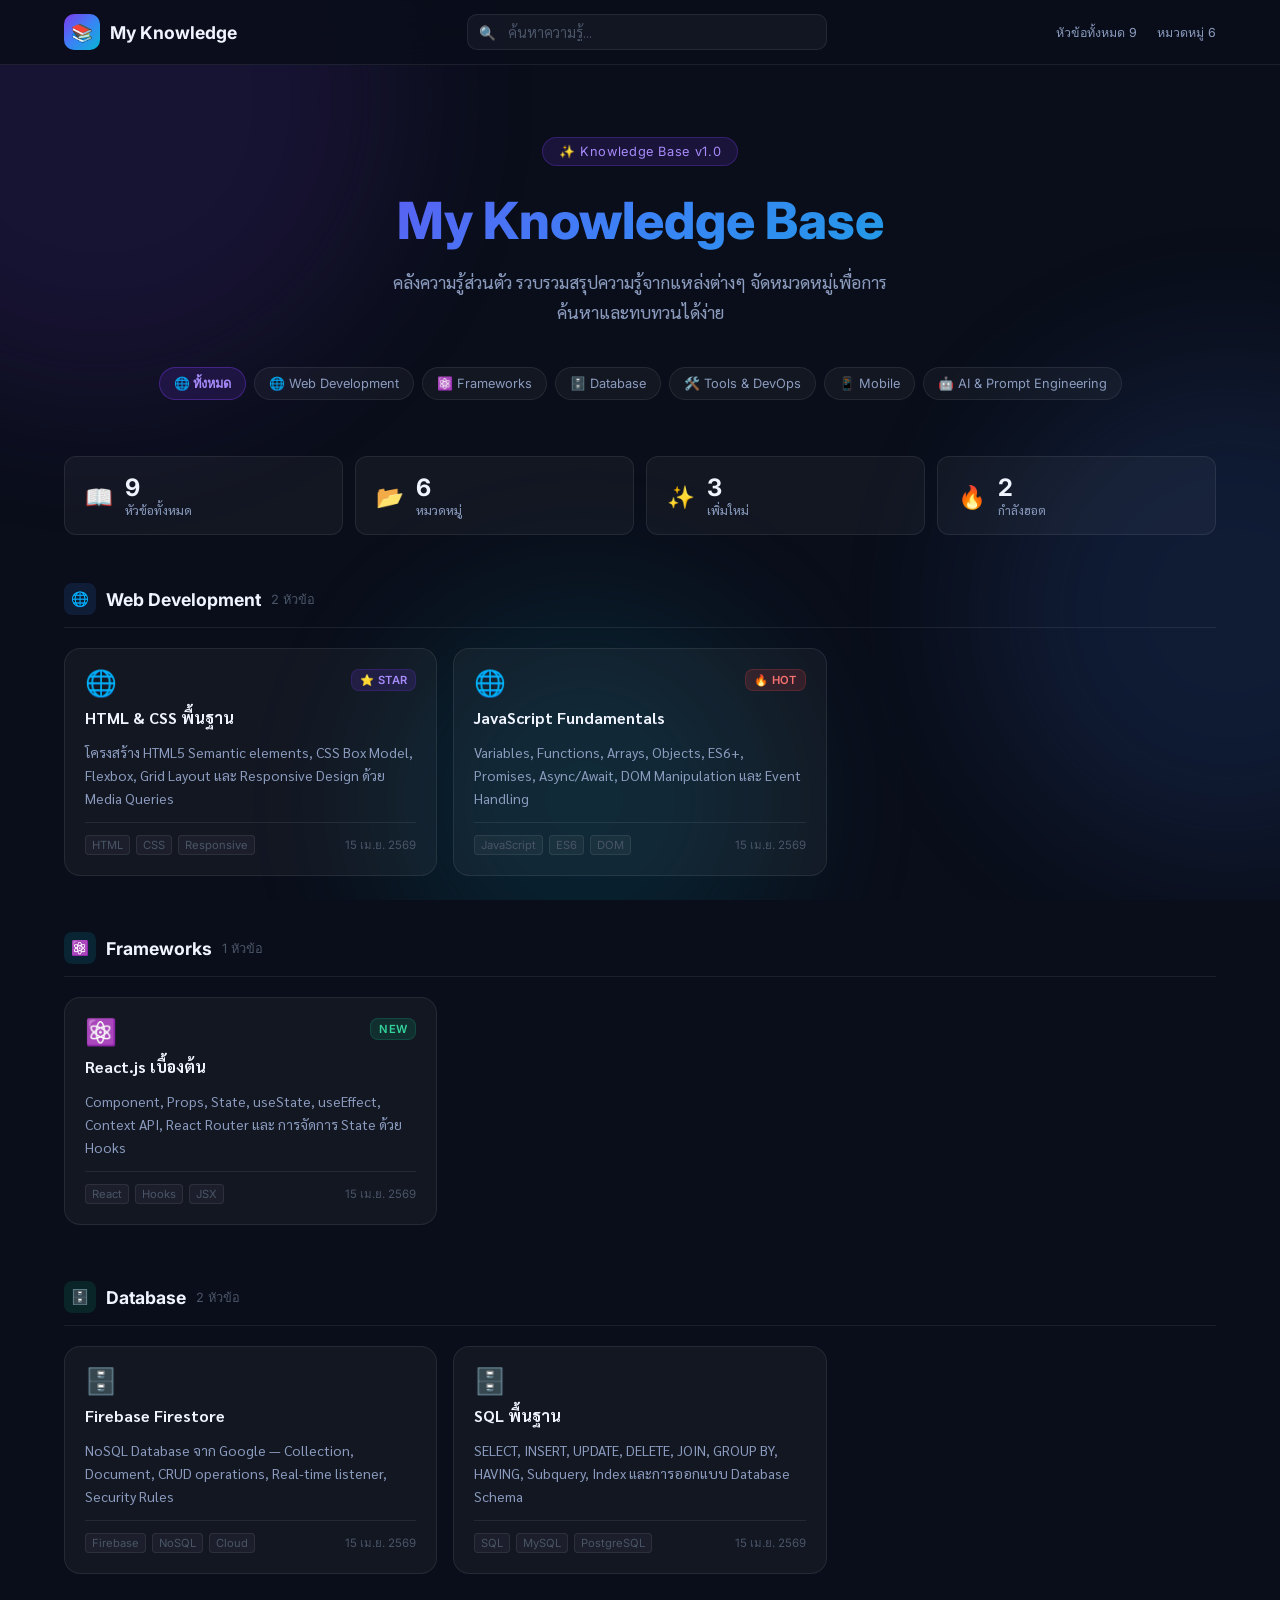
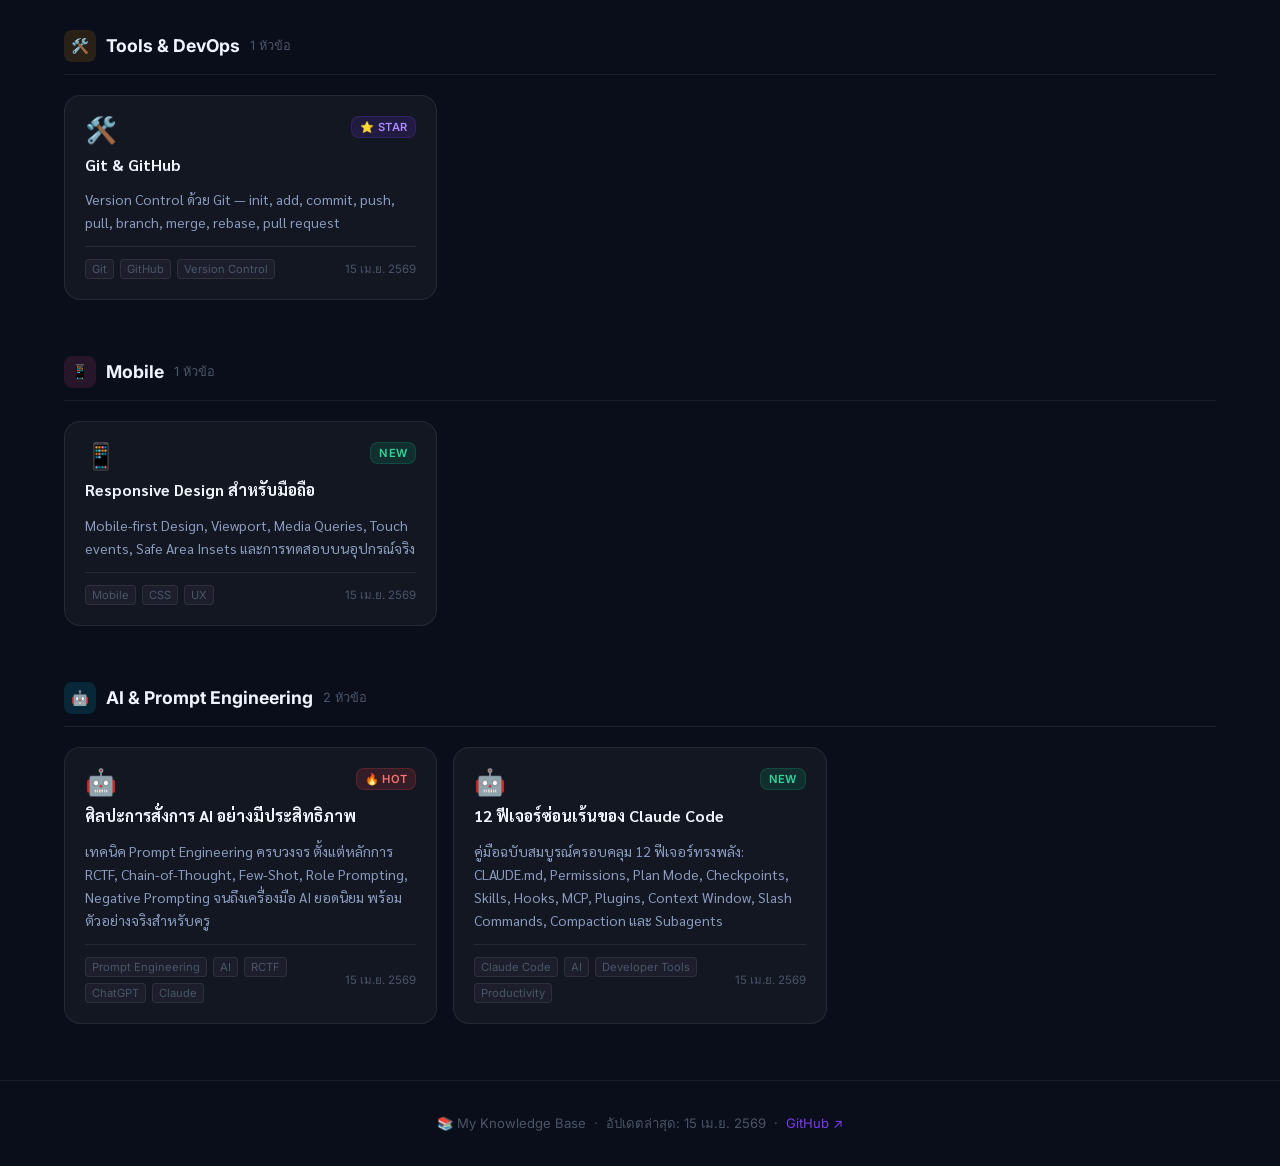
==== index.html @ ed0f80c8 "feat: add Claude Code 12 features page + update index card" ====
<!DOCTYPE html>
<html lang="th">
<head>
  <meta charset="UTF-8" />
  <meta name="viewport" content="width=device-width, initial-scale=1.0" />
  <title>My Knowledge Base — คลังความรู้ส่วนตัว</title>
  <meta name="description" content="คลังความรู้ส่วนตัว รวบรวมและจัดหมวดหมู่ความรู้ต่างๆ เพื่อการเรียนรู้ที่มีประสิทธิภาพ" />
  <link rel="preconnect" href="https://fonts.googleapis.com" />
  <link rel="preconnect" href="https://fonts.gstatic.com" crossorigin />
  <link href="https://fonts.googleapis.com/css2?family=Sarabun:wght@300;400;500;600;700&family=Inter:wght@300;400;500;600;700;800&display=swap" rel="stylesheet" />
  <style>
    /* ===== CSS VARIABLES ===== */
    :root {
      --bg-primary: #0a0e1a;
      --bg-secondary: #111827;
      --bg-card: rgba(255,255,255,0.04);
      --bg-card-hover: rgba(255,255,255,0.08);
      --border: rgba(255,255,255,0.08);
      --border-hover: rgba(255,255,255,0.18);
      --text-primary: #f0f4ff;
      --text-secondary: #8b9cbf;
      --text-muted: #4a5568;
      --accent-purple: #7c3aed;
      --accent-blue: #3b82f6;
      --accent-cyan: #06b6d4;
      --accent-pink: #ec4899;
      --accent-green: #10b981;
      --accent-orange: #f59e0b;
      --gradient-main: linear-gradient(135deg, #7c3aed 0%, #3b82f6 50%, #06b6d4 100%);
      --gradient-card: linear-gradient(135deg, rgba(124,58,237,0.15) 0%, rgba(59,130,246,0.1) 100%);
      --shadow-card: 0 4px 24px rgba(0,0,0,0.4);
      --shadow-glow: 0 0 40px rgba(124,58,237,0.2);
      --radius-card: 16px;
      --radius-badge: 8px;
      --font-th: 'Sarabun', sans-serif;
      --font-en: 'Inter', sans-serif;
    }

    /* ===== RESET ===== */
    *, *::before, *::after { box-sizing: border-box; margin: 0; padding: 0; }
    html { scroll-behavior: smooth; }
    body {
      background: var(--bg-primary);
      color: var(--text-primary);
      font-family: var(--font-th);
      min-height: 100vh;
      overflow-x: hidden;
    }

    /* ===== BACKGROUND BLOBS ===== */
    .bg-orbs {
      position: fixed;
      inset: 0;
      pointer-events: none;
      z-index: 0;
      overflow: hidden;
    }
    .orb {
      position: absolute;
      border-radius: 50%;
      filter: blur(80px);
      opacity: 0.12;
      animation: floatOrb 20s ease-in-out infinite alternate;
    }
    .orb-1 { width: 600px; height: 600px; background: #7c3aed; top: -200px; left: -200px; animation-delay: 0s; }
    .orb-2 { width: 500px; height: 500px; background: #3b82f6; top: 40%; right: -200px; animation-delay: -7s; }
    .orb-3 { width: 400px; height: 400px; background: #06b6d4; bottom: -100px; left: 30%; animation-delay: -14s; }
    @keyframes floatOrb {
      from { transform: translate(0, 0) scale(1); }
      to   { transform: translate(40px, 30px) scale(1.1); }
    }

    /* ===== LAYOUT ===== */
    .wrapper { position: relative; z-index: 1; }
    .container { max-width: 1200px; margin: 0 auto; padding: 0 24px; }

    /* ===== NAVBAR ===== */
    nav {
      position: sticky;
      top: 0;
      z-index: 100;
      background: rgba(10,14,26,0.85);
      backdrop-filter: blur(20px);
      -webkit-backdrop-filter: blur(20px);
      border-bottom: 1px solid var(--border);
    }
    .nav-inner {
      display: flex;
      align-items: center;
      justify-content: space-between;
      height: 64px;
      gap: 16px;
    }
    .nav-logo {
      display: flex;
      align-items: center;
      gap: 10px;
      font-family: var(--font-en);
      font-weight: 700;
      font-size: 1.1rem;
      color: var(--text-primary);
      text-decoration: none;
    }
    .nav-logo-icon {
      width: 36px; height: 36px;
      background: var(--gradient-main);
      border-radius: 10px;
      display: flex; align-items: center; justify-content: center;
      font-size: 1.1rem;
    }
    .nav-search {
      flex: 1;
      max-width: 360px;
    }
    .search-box {
      width: 100%;
      background: var(--bg-card);
      border: 1px solid var(--border);
      border-radius: 10px;
      padding: 8px 16px 8px 40px;
      color: var(--text-primary);
      font-family: var(--font-th);
      font-size: 0.9rem;
      outline: none;
      transition: border-color 0.2s, box-shadow 0.2s;
      position: relative;
    }
    .search-wrap {
      position: relative;
    }
    .search-wrap::before {
      content: '🔍';
      position: absolute;
      left: 12px;
      top: 50%;
      transform: translateY(-50%);
      font-size: 0.85rem;
    }
    .search-box:focus {
      border-color: var(--accent-purple);
      box-shadow: 0 0 0 3px rgba(124,58,237,0.15);
    }
    .search-box::placeholder { color: var(--text-muted); }
    .nav-stats {
      display: flex;
      gap: 20px;
      font-size: 0.78rem;
      color: var(--text-secondary);
      font-family: var(--font-en);
    }
    .nav-stat span { color: var(--text-primary); font-weight: 600; }

    /* ===== HERO ===== */
    .hero {
      padding: 72px 0 56px;
      text-align: center;
    }
    .hero-badge {
      display: inline-flex;
      align-items: center;
      gap: 6px;
      background: rgba(124,58,237,0.15);
      border: 1px solid rgba(124,58,237,0.3);
      border-radius: 100px;
      padding: 6px 16px;
      font-size: 0.8rem;
      color: #a78bfa;
      margin-bottom: 24px;
      font-family: var(--font-en);
      letter-spacing: 0.05em;
    }
    .hero h1 {
      font-size: clamp(2rem, 5vw, 3.2rem);
      font-weight: 800;
      font-family: var(--font-en);
      background: var(--gradient-main);
      -webkit-background-clip: text;
      -webkit-text-fill-color: transparent;
      background-clip: text;
      line-height: 1.2;
      margin-bottom: 16px;
    }
    .hero-sub {
      font-size: 1.1rem;
      color: var(--text-secondary);
      max-width: 520px;
      margin: 0 auto 40px;
      line-height: 1.7;
    }
    .hero-tags {
      display: flex;
      flex-wrap: wrap;
      gap: 8px;
      justify-content: center;
    }
    .hero-tag {
      background: var(--bg-card);
      border: 1px solid var(--border);
      border-radius: 100px;
      padding: 5px 14px;
      font-size: 0.8rem;
      color: var(--text-secondary);
      cursor: pointer;
      transition: all 0.2s;
      font-family: var(--font-en);
    }
    .hero-tag:hover, .hero-tag.active {
      background: rgba(124,58,237,0.15);
      border-color: rgba(124,58,237,0.4);
      color: #a78bfa;
    }
    .hero-tag.active { font-weight: 600; }

    /* ===== SECTION HEADER ===== */
    .section-header {
      display: flex;
      align-items: center;
      justify-content: space-between;
      margin-bottom: 20px;
      padding-bottom: 12px;
      border-bottom: 1px solid var(--border);
    }
    .section-title {
      display: flex;
      align-items: center;
      gap: 10px;
      font-size: 1.1rem;
      font-weight: 700;
      font-family: var(--font-en);
    }
    .section-icon {
      width: 32px; height: 32px;
      border-radius: 8px;
      display: flex; align-items: center; justify-content: center;
      font-size: 0.9rem;
    }
    .section-count {
      font-size: 0.8rem;
      color: var(--text-muted);
      font-weight: 400;
      font-family: var(--font-en);
    }

    /* ===== CATEGORY SECTION ===== */
    .category-section { margin-bottom: 56px; }

    /* ===== CARDS GRID ===== */
    .cards-grid {
      display: grid;
      grid-template-columns: repeat(auto-fill, minmax(300px, 1fr));
      gap: 16px;
    }

    /* ===== KNOWLEDGE CARD ===== */
    .card {
      background: var(--bg-card);
      border: 1px solid var(--border);
      border-radius: var(--radius-card);
      padding: 20px;
      cursor: pointer;
      transition: all 0.25s ease;
      display: flex;
      flex-direction: column;
      gap: 12px;
      position: relative;
      overflow: hidden;
      text-decoration: none;
      color: inherit;
    }
    .card::before {
      content: '';
      position: absolute;
      inset: 0;
      background: var(--gradient-card);
      opacity: 0;
      transition: opacity 0.25s;
    }
    .card:hover {
      border-color: var(--border-hover);
      transform: translateY(-3px);
      box-shadow: var(--shadow-card), var(--shadow-glow);
    }
    .card:hover::before { opacity: 1; }
    .card-header {
      display: flex;
      align-items: flex-start;
      justify-content: space-between;
      gap: 12px;
    }
    .card-emoji {
      font-size: 1.6rem;
      flex-shrink: 0;
      line-height: 1;
    }
    .card-badges {
      display: flex;
      gap: 6px;
      flex-wrap: wrap;
      justify-content: flex-end;
    }
    .badge {
      font-size: 0.7rem;
      font-family: var(--font-en);
      padding: 3px 8px;
      border-radius: var(--radius-badge);
      font-weight: 600;
      letter-spacing: 0.03em;
    }
    .badge-new { background: rgba(16,185,129,0.15); color: #34d399; border: 1px solid rgba(16,185,129,0.2); }
    .badge-hot { background: rgba(239,68,68,0.15); color: #f87171; border: 1px solid rgba(239,68,68,0.2); }
    .badge-update { background: rgba(245,158,11,0.15); color: #fbbf24; border: 1px solid rgba(245,158,11,0.2); }
    .badge-star { background: rgba(124,58,237,0.15); color: #a78bfa; border: 1px solid rgba(124,58,237,0.2); }
    .card-title {
      font-size: 1rem;
      font-weight: 700;
      color: var(--text-primary);
      line-height: 1.4;
      position: relative;
    }
    .card-desc {
      font-size: 0.87rem;
      color: var(--text-secondary);
      line-height: 1.65;
      flex: 1;
      position: relative;
    }
    .card-footer {
      display: flex;
      align-items: center;
      justify-content: space-between;
      padding-top: 12px;
      border-top: 1px solid var(--border);
      position: relative;
    }
    .card-tags {
      display: flex;
      gap: 6px;
      flex-wrap: wrap;
    }
    .card-tag {
      font-size: 0.7rem;
      font-family: var(--font-en);
      color: var(--text-muted);
      background: rgba(255,255,255,0.04);
      border: 1px solid var(--border);
      border-radius: 4px;
      padding: 2px 6px;
    }
    .card-date {
      font-size: 0.72rem;
      color: var(--text-muted);
      font-family: var(--font-en);
      white-space: nowrap;
    }

    /* ===== EMPTY STATE ===== */
    .empty-state {
      text-align: center;
      padding: 48px 24px;
      color: var(--text-muted);
    }
    .empty-state .emoji { font-size: 2.5rem; margin-bottom: 12px; }
    .empty-state p { font-size: 0.95rem; }

    /* ===== STATS BAR ===== */
    .stats-bar {
      display: grid;
      grid-template-columns: repeat(auto-fit, minmax(150px, 1fr));
      gap: 12px;
      margin-bottom: 48px;
    }
    .stat-card {
      background: var(--bg-card);
      border: 1px solid var(--border);
      border-radius: 12px;
      padding: 16px 20px;
      display: flex;
      align-items: center;
      gap: 12px;
    }
    .stat-icon { font-size: 1.4rem; }
    .stat-value { font-size: 1.5rem; font-weight: 700; font-family: var(--font-en); color: var(--text-primary); }
    .stat-label { font-size: 0.78rem; color: var(--text-secondary); }

    /* ===== FOOTER ===== */
    footer {
      border-top: 1px solid var(--border);
      padding: 32px 0;
      text-align: center;
      color: var(--text-muted);
      font-size: 0.82rem;
      font-family: var(--font-en);
    }
    footer a { color: var(--accent-purple); text-decoration: none; }
    footer a:hover { text-decoration: underline; }

    /* ===== SCROLLBAR ===== */
    ::-webkit-scrollbar { width: 6px; }
    ::-webkit-scrollbar-track { background: var(--bg-primary); }
    ::-webkit-scrollbar-thumb { background: var(--border); border-radius: 3px; }
    ::-webkit-scrollbar-thumb:hover { background: var(--text-muted); }

    /* ===== RESPONSIVE ===== */
    @media (max-width: 768px) {
      .nav-stats { display: none; }
      .hero { padding: 48px 0 36px; }
      .cards-grid { grid-template-columns: 1fr; }
      .stats-bar { grid-template-columns: repeat(2, 1fr); }
    }

    /* ===== FADE IN ANIMATION ===== */
    .fade-in { animation: fadeIn 0.4s ease forwards; opacity: 0; }
    @keyframes fadeIn {
      from { opacity: 0; transform: translateY(12px); }
      to   { opacity: 1; transform: translateY(0); }
    }
    .card { animation: fadeIn 0.4s ease forwards; }
    .card:nth-child(1) { animation-delay: 0.05s; }
    .card:nth-child(2) { animation-delay: 0.10s; }
    .card:nth-child(3) { animation-delay: 0.15s; }
    .card:nth-child(4) { animation-delay: 0.20s; }
    .card:nth-child(5) { animation-delay: 0.25s; }
    .card:nth-child(6) { animation-delay: 0.30s; }

    /* ===== HIGHLIGHT ===== */
    .highlight { background: rgba(124,58,237,0.3); border-radius: 2px; padding: 0 2px; }

    /* ===== NO RESULTS ===== */
    #no-results { display: none; text-align: center; padding: 64px 24px; }
    #no-results .big-emoji { font-size: 3rem; margin-bottom: 16px; }
    #no-results h3 { font-size: 1.2rem; margin-bottom: 8px; }
    #no-results p { color: var(--text-muted); font-size: 0.9rem; }
  </style>
</head>
<body>
<div class="bg-orbs">
  <div class="orb orb-1"></div>
  <div class="orb orb-2"></div>
  <div class="orb orb-3"></div>
</div>

<div class="wrapper">
  <!-- NAVBAR -->
  <nav>
    <div class="container">
      <div class="nav-inner">
        <a href="#" class="nav-logo">
          <div class="nav-logo-icon">📚</div>
          My Knowledge
        </a>

        <div class="nav-search">
          <div class="search-wrap">
            <input
              type="search"
              class="search-box"
              id="search-input"
              placeholder="ค้นหาความรู้..."
              autocomplete="off"
            />
          </div>
        </div>

        <div class="nav-stats">
          <div>หัวข้อทั้งหมด <span id="total-count">0</span></div>
          <div>หมวดหมู่ <span id="cat-count">0</span></div>
        </div>
      </div>
    </div>
  </nav>

  <main class="container">
    <!-- HERO -->
    <section class="hero fade-in">
      <div class="hero-badge">✨ Knowledge Base v1.0</div>
      <h1>My Knowledge Base</h1>
      <p class="hero-sub">คลังความรู้ส่วนตัว รวบรวมสรุปความรู้จากแหล่งต่างๆ จัดหมวดหมู่เพื่อการค้นหาและทบทวนได้ง่าย</p>
      <div class="hero-tags" id="category-filters">
        <button class="hero-tag active" data-filter="all" onclick="filterCategory('all', this)">🌐 ทั้งหมด</button>
      </div>
    </section>

    <!-- STATS -->
    <div class="stats-bar fade-in" id="stats-bar"></div>

    <!-- NO RESULTS -->
    <div id="no-results">
      <div class="big-emoji">🔍</div>
      <h3>ไม่พบผลลัพธ์</h3>
      <p>ลองค้นหาด้วยคำอื่น หรือเลือกหมวดหมู่อื่น</p>
    </div>

    <!-- DYNAMIC SECTIONS -->
    <div id="knowledge-sections"></div>
  </main>

  <footer>
    <p>
      📚 My Knowledge Base &nbsp;·&nbsp;
      อัปเดตล่าสุด: <span id="last-updated"></span> &nbsp;·&nbsp;
      <a href="https://github.com/solamon2525/my_knowledge" target="_blank">GitHub ↗</a>
    </p>
  </footer>
</div>

<script>
/* =====================================================
   📋 DATA — เพิ่ม/แก้ไขความรู้ได้ที่นี่
   =====================================================

   โครงสร้าง:
   {
     id: "unique-id",
     category: "ชื่อหมวดหมู่",
     emoji: "🔤",          // อีโมจิประจำหมวด (ใช้ เหมือนกันทั้งหมวด)
     color: "#hex",        // สีประจำหมวด
     title: "ชื่อเรื่อง",
     desc: "สรุปเนื้อหา...",
     tags: ["tag1", "tag2"],
     badge: "new" | "hot" | "update" | "star" | null,
     link: "URL หรือ file path (ใส่ # ถ้ายังไม่มี)",
     date: "YYYY-MM-DD"
   }
   ===================================================== */

const KNOWLEDGE = [
  /* ─── 🌐 Web Development ─── */
  {
    id: "web-001",
    category: "Web Development",
    emoji: "🌐",
    color: "#3b82f6",
    title: "HTML & CSS พื้นฐาน",
    desc: "โครงสร้าง HTML5 Semantic elements, CSS Box Model, Flexbox, Grid Layout และ Responsive Design ด้วย Media Queries",
    tags: ["HTML", "CSS", "Responsive"],
    badge: "star",
    link: "#",
    date: "2026-04-15"
  },
  {
    id: "web-002",
    category: "Web Development",
    emoji: "🌐",
    color: "#3b82f6",
    title: "JavaScript Fundamentals",
    desc: "Variables, Functions, Arrays, Objects, ES6+, Promises, Async/Await, DOM Manipulation และ Event Handling",
    tags: ["JavaScript", "ES6", "DOM"],
    badge: "hot",
    link: "#",
    date: "2026-04-15"
  },

  /* ─── ⚛️ Frameworks ─── */
  {
    id: "fw-001",
    category: "Frameworks",
    emoji: "⚛️",
    color: "#06b6d4",
    title: "React.js เบื้องต้น",
    desc: "Component, Props, State, useState, useEffect, Context API, React Router และ การจัดการ State ด้วย Hooks",
    tags: ["React", "Hooks", "JSX"],
    badge: "new",
    link: "#",
    date: "2026-04-15"
  },

  /* ─── 🗄️ Database ─── */
  {
    id: "db-001",
    category: "Database",
    emoji: "🗄️",
    color: "#10b981",
    title: "Firebase Firestore",
    desc: "NoSQL Database จาก Google — Collection, Document, CRUD operations, Real-time listener, Security Rules",
    tags: ["Firebase", "NoSQL", "Cloud"],
    badge: null,
    link: "#",
    date: "2026-04-15"
  },
  {
    id: "db-002",
    category: "Database",
    emoji: "🗄️",
    color: "#10b981",
    title: "SQL พื้นฐาน",
    desc: "SELECT, INSERT, UPDATE, DELETE, JOIN, GROUP BY, HAVING, Subquery, Index และการออกแบบ Database Schema",
    tags: ["SQL", "MySQL", "PostgreSQL"],
    badge: null,
    link: "#",
    date: "2026-04-15"
  },

  /* ─── 🛠️ Tools & DevOps ─── */
  {
    id: "tools-001",
    category: "Tools & DevOps",
    emoji: "🛠️",
    color: "#f59e0b",
    title: "Git & GitHub",
    desc: "Version Control ด้วย Git — init, add, commit, push, pull, branch, merge, rebase, pull request",
    tags: ["Git", "GitHub", "Version Control"],
    badge: "star",
    link: "#",
    date: "2026-04-15"
  },

  /* ─── 📱 Mobile ─── */
  {
    id: "mobile-001",
    category: "Mobile",
    emoji: "📱",
    color: "#ec4899",
    title: "Responsive Design สำหรับมือถือ",
    desc: "Mobile-first Design, Viewport, Media Queries, Touch events, Safe Area Insets และการทดสอบบนอุปกรณ์จริง",
    tags: ["Mobile", "CSS", "UX"],
    badge: "new",
    link: "#",
    date: "2026-04-15"
  },

  /* ─── 🤖 AI & Prompt Engineering ─── */
  {
    id: "ai-001",
    category: "AI & Prompt Engineering",
    emoji: "🤖",
    color: "#00d4ff",
    title: "ศิลปะการสั่งการ AI อย่างมีประสิทธิภาพ",
    desc: "เทคนิค Prompt Engineering ครบวงจร ตั้งแต่หลักการ RCTF, Chain-of-Thought, Few-Shot, Role Prompting, Negative Prompting จนถึงเครื่องมือ AI ยอดนิยม พร้อมตัวอย่างจริงสำหรับครู",
    tags: ["Prompt Engineering", "AI", "RCTF", "ChatGPT", "Claude"],
    badge: "hot",
    link: "ai-prompt-engineering.html",
    date: "2026-04-15"
  },
  {
    id: "ai-002",
    category: "AI & Prompt Engineering",
    emoji: "🤖",
    color: "#00d4ff",
    title: "12 ฟีเจอร์ซ่อนเร้นของ Claude Code",
    desc: "คู่มือฉบับสมบูรณ์ครอบคลุม 12 ฟีเจอร์ทรงพลัง: CLAUDE.md, Permissions, Plan Mode, Checkpoints, Skills, Hooks, MCP, Plugins, Context Window, Slash Commands, Compaction และ Subagents",
    tags: ["Claude Code", "AI", "Developer Tools", "Productivity"],
    badge: "new",
    link: "claude-code-features.html",
    date: "2026-04-15"
  },
];

/* =====================================================
   ⚙️ ENGINE — ไม่ต้องแก้ไขส่วนนี้
   ===================================================== */

let currentFilter = 'all';
let currentSearch = '';

// Group by category
function groupByCategory(items) {
  return items.reduce((acc, item) => {
    if (!acc[item.category]) acc[item.category] = { emoji: item.emoji, color: item.color, items: [] };
    acc[item.category].items.push(item);
    return acc;
  }, {});
}

// Badge HTML
function badgeHTML(badge) {
  if (!badge) return '';
  const map = { new: ['badge-new','NEW'], hot: ['badge-hot','🔥 HOT'], update: ['badge-update','UPDATE'], star: ['badge-star','⭐ STAR'] };
  const [cls, label] = map[badge] || ['',''];
  return `<span class="badge ${cls}">${label}</span>`;
}

// Highlight search
function highlight(text, query) {
  if (!query) return text;
  const regex = new RegExp(`(${query.replace(/[.*+?^${}()|[\]\\]/g, '\\$&')})`, 'gi');
  return text.replace(regex, '<mark class="highlight">$1</mark>');
}

// Format date
function formatDate(dateStr) {
  if (!dateStr) return '';
  const d = new Date(dateStr);
  return d.toLocaleDateString('th-TH', { year: 'numeric', month: 'short', day: 'numeric' });
}

// Card HTML
function cardHTML(item) {
  const q = currentSearch;
  return `
    <a class="card" href="${item.link}" ${item.link !== '#' ? 'target="_blank"' : 'onclick="return false"'} id="card-${item.id}">
      <div class="card-header">
        <div class="card-emoji">${item.emoji}</div>
        <div class="card-badges">${badgeHTML(item.badge)}</div>
      </div>
      <div class="card-title">${highlight(item.title, q)}</div>
      <div class="card-desc">${highlight(item.desc, q)}</div>
      <div class="card-footer">
        <div class="card-tags">
          ${item.tags.map(t => `<span class="card-tag">${highlight(t, q)}</span>`).join('')}
        </div>
        <div class="card-date">${formatDate(item.date)}</div>
      </div>
    </a>
  `;
}

// Render
function render() {
  const q = currentSearch.toLowerCase().trim();
  let filtered = KNOWLEDGE.filter(item => {
    const matchCat = currentFilter === 'all' || item.category === currentFilter;
    const matchSearch = !q ||
      item.title.toLowerCase().includes(q) ||
      item.desc.toLowerCase().includes(q) ||
      item.tags.some(t => t.toLowerCase().includes(q)) ||
      item.category.toLowerCase().includes(q);
    return matchCat && matchSearch;
  });

  const grouped = groupByCategory(filtered);
  const sections = document.getElementById('knowledge-sections');
  const noResults = document.getElementById('no-results');

  if (filtered.length === 0) {
    sections.innerHTML = '';
    noResults.style.display = 'block';
    return;
  }
  noResults.style.display = 'none';

  sections.innerHTML = Object.entries(grouped).map(([catName, cat]) => `
    <section class="category-section">
      <div class="section-header">
        <div class="section-title">
          <div class="section-icon" style="background:${cat.color}22; color:${cat.color}">${cat.emoji}</div>
          ${catName}
          <span class="section-count">${cat.items.length} หัวข้อ</span>
        </div>
      </div>
      <div class="cards-grid">
        ${cat.items.map(item => cardHTML(item)).join('')}
      </div>
    </section>
  `).join('');
}

// Build category filters
function buildFilters() {
  const cats = [...new Set(KNOWLEDGE.map(k => k.category))];
  const container = document.getElementById('category-filters');
  const catObj = groupByCategory(KNOWLEDGE);
  cats.forEach(cat => {
    const btn = document.createElement('button');
    btn.className = 'hero-tag';
    btn.dataset.filter = cat;
    btn.innerHTML = `${catObj[cat].emoji} ${cat}`;
    btn.onclick = () => filterCategory(cat, btn);
    container.appendChild(btn);
  });

  // Update nav stats
  document.getElementById('total-count').textContent = KNOWLEDGE.length;
  document.getElementById('cat-count').textContent = cats.length;
}

// Build stats bar
function buildStats() {
  const cats = groupByCategory(KNOWLEDGE);
  const totalNew = KNOWLEDGE.filter(k => k.badge === 'new').length;
  const bar = document.getElementById('stats-bar');
  bar.innerHTML = `
    <div class="stat-card">
      <div class="stat-icon">📖</div>
      <div>
        <div class="stat-value">${KNOWLEDGE.length}</div>
        <div class="stat-label">หัวข้อทั้งหมด</div>
      </div>
    </div>
    <div class="stat-card">
      <div class="stat-icon">📂</div>
      <div>
        <div class="stat-value">${Object.keys(cats).length}</div>
        <div class="stat-label">หมวดหมู่</div>
      </div>
    </div>
    <div class="stat-card">
      <div class="stat-icon">✨</div>
      <div>
        <div class="stat-value">${totalNew}</div>
        <div class="stat-label">เพิ่มใหม่</div>
      </div>
    </div>
    <div class="stat-card">
      <div class="stat-icon">🔥</div>
      <div>
        <div class="stat-value">${KNOWLEDGE.filter(k=>k.badge==='hot').length}</div>
        <div class="stat-label">กำลังฮอต</div>
      </div>
    </div>
  `;
}

// Filter by category
function filterCategory(cat, el) {
  currentFilter = cat;
  document.querySelectorAll('.hero-tag').forEach(b => b.classList.remove('active'));
  el.classList.add('active');
  render();
}

// Search handler
document.getElementById('search-input').addEventListener('input', function() {
  currentSearch = this.value;
  render();
});

// Last updated
document.getElementById('last-updated').textContent = (() => {
  const dates = KNOWLEDGE.map(k => k.date).filter(Boolean).sort().reverse();
  return dates[0] ? formatDate(dates[0]) : '-';
})();

// Init
buildFilters();
buildStats();
render();
</script>
</body>
</html>
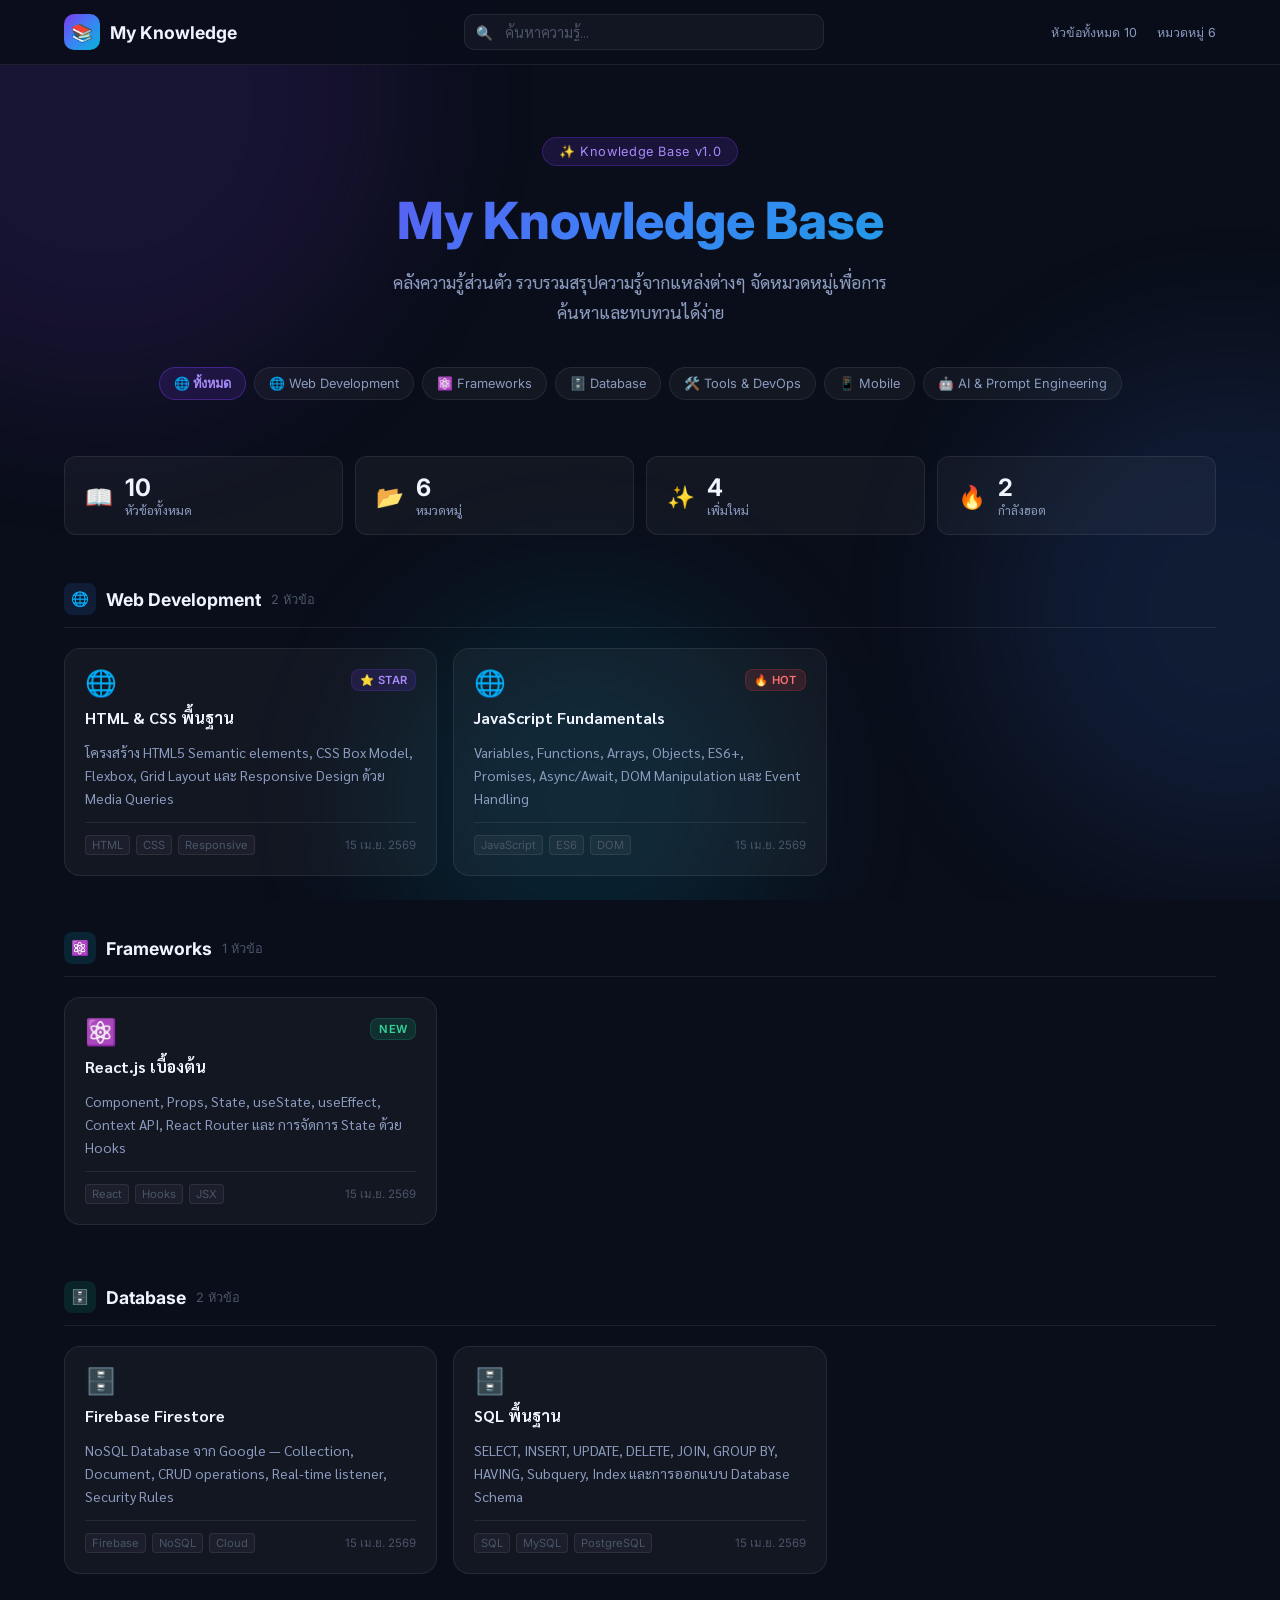
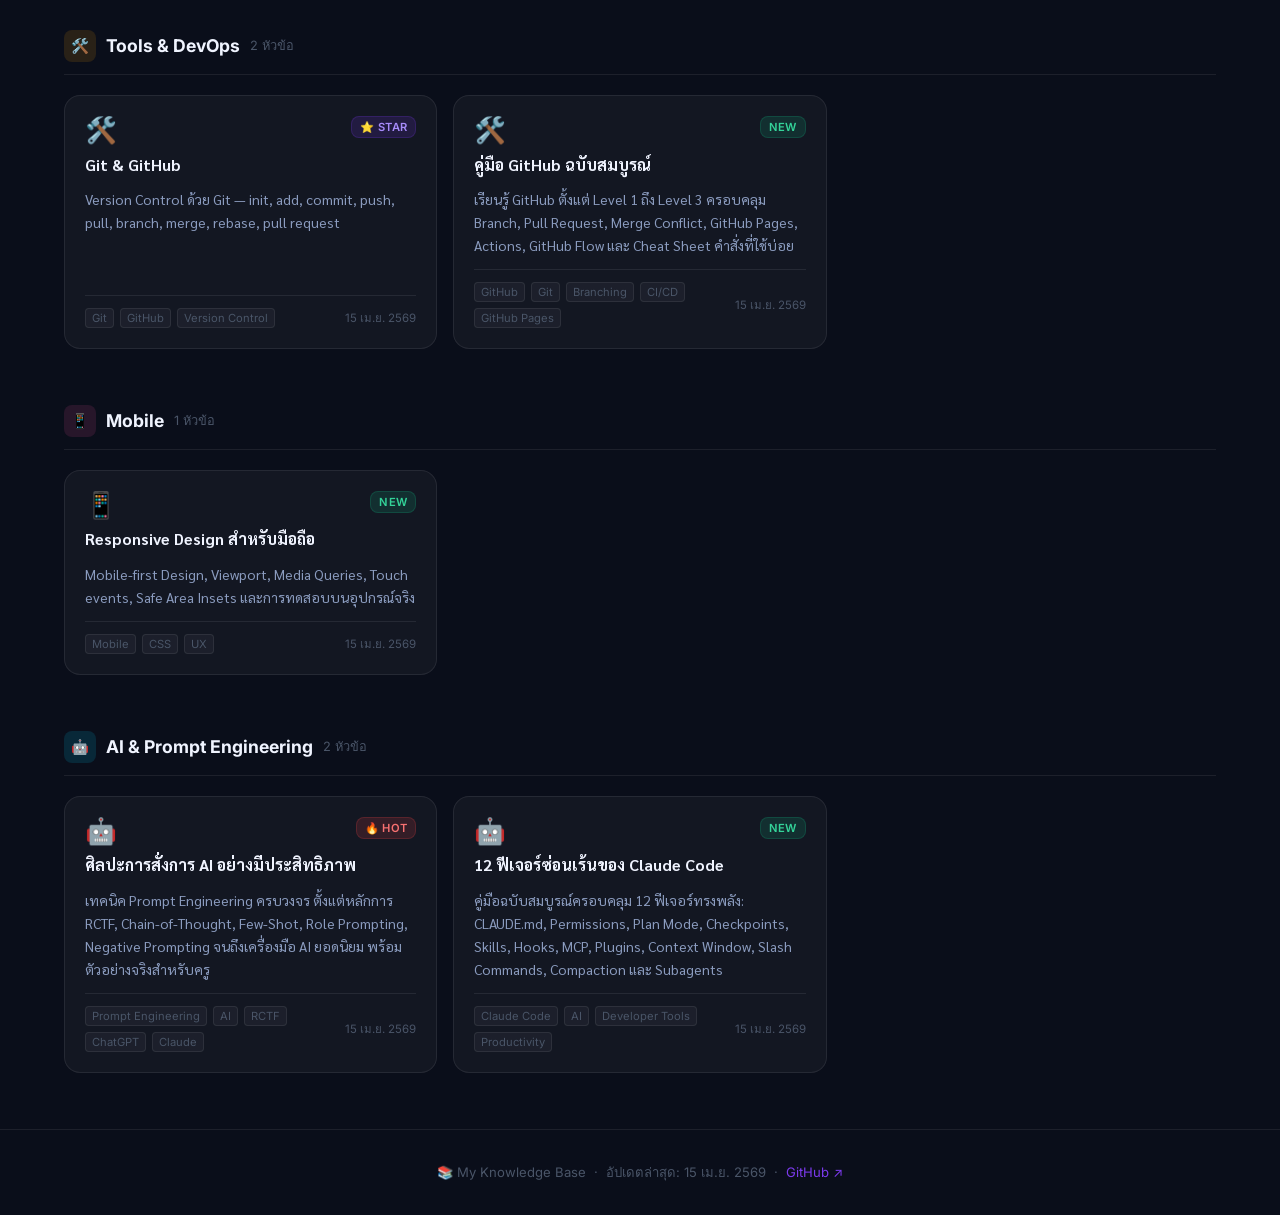
==== commit b9eb8c40: "feat: add GitHub complete guide page + update index card" ====
--- a/index.html
+++ b/index.html
@@ -603,6 +603,18 @@
     link: "#",
     date: "2026-04-15"
   },
+  {
+    id: "tools-002",
+    category: "Tools & DevOps",
+    emoji: "🛠️",
+    color: "#f59e0b",
+    title: "คู่มือ GitHub ฉบับสมบูรณ์",
+    desc: "เรียนรู้ GitHub ตั้งแต่ Level 1 ถึง Level 3 ครอบคลุม Branch, Pull Request, Merge Conflict, GitHub Pages, Actions, GitHub Flow และ Cheat Sheet คำสั่งที่ใช้บ่อย",
+    tags: ["GitHub", "Git", "Branching", "CI/CD", "GitHub Pages"],
+    badge: "new",
+    link: "github-guide.html",
+    date: "2026-04-15"
+  },
 
   /* ─── 📱 Mobile ─── */
   {
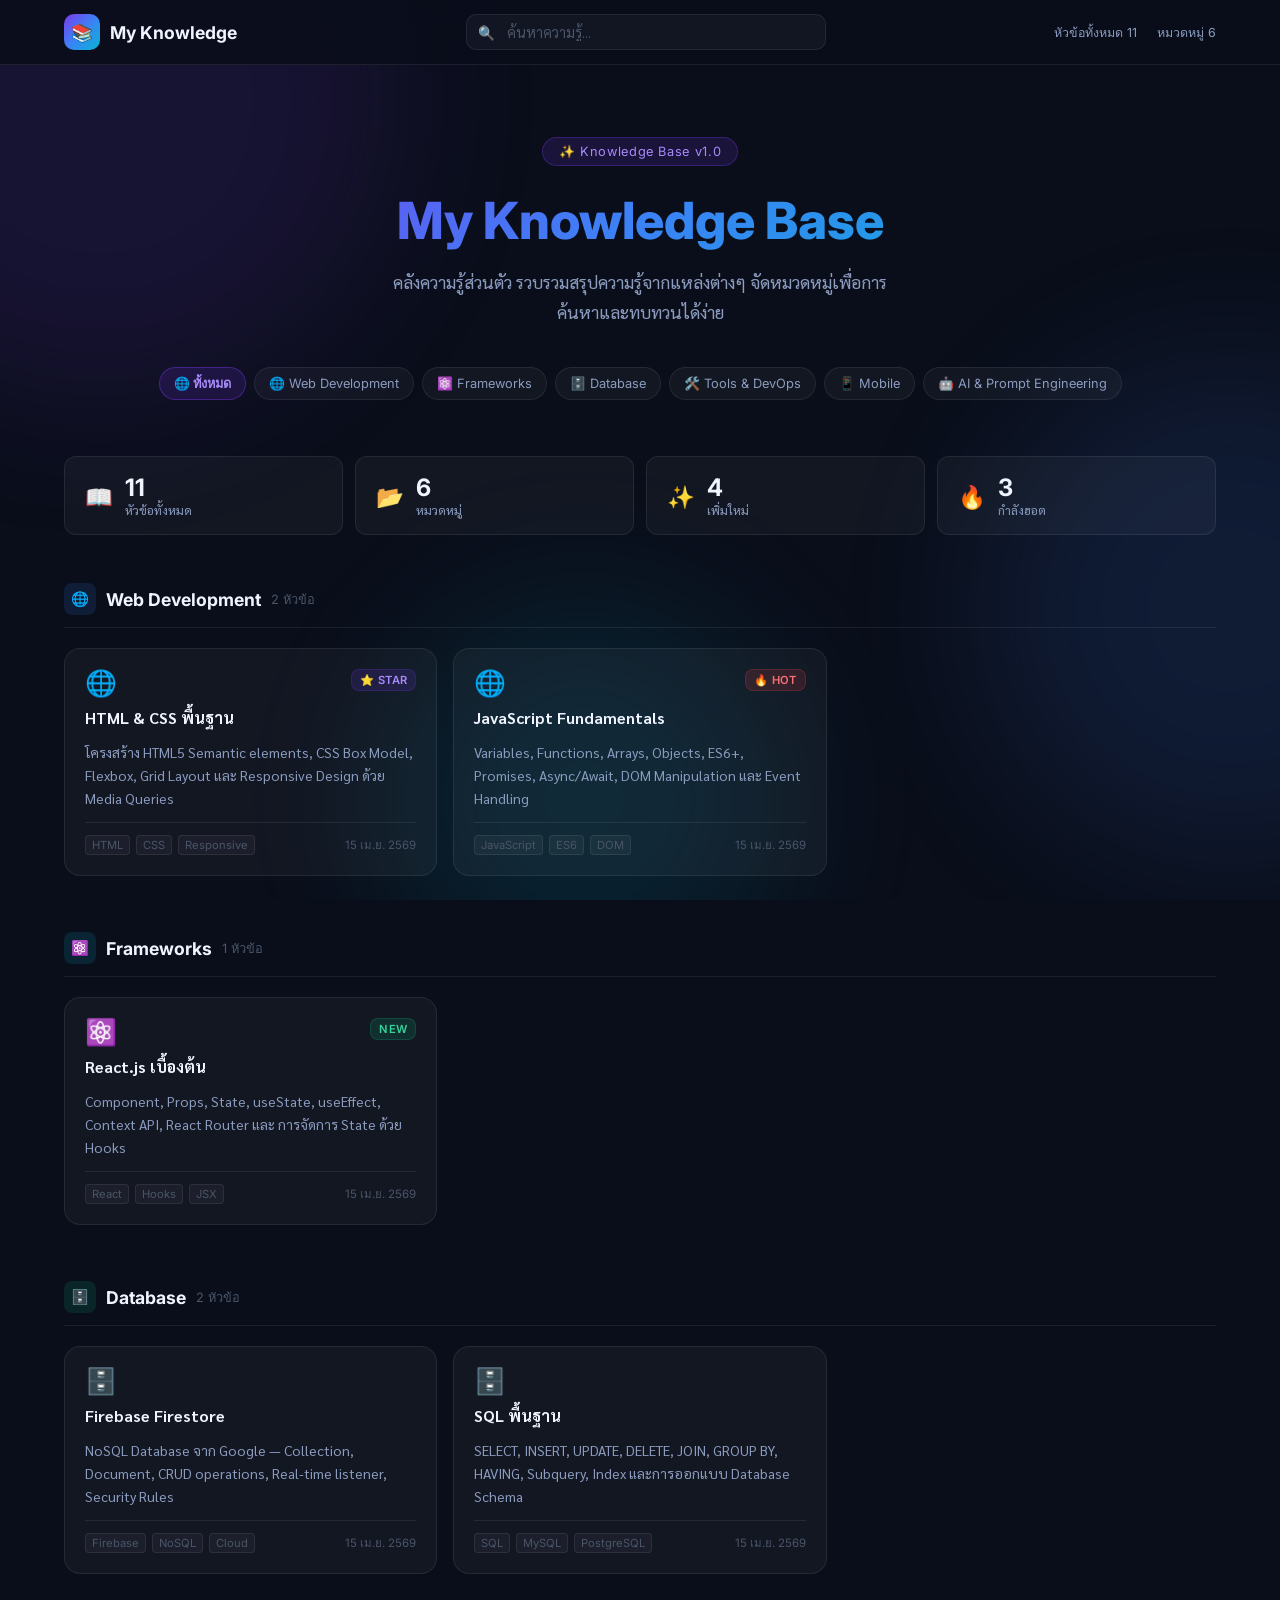
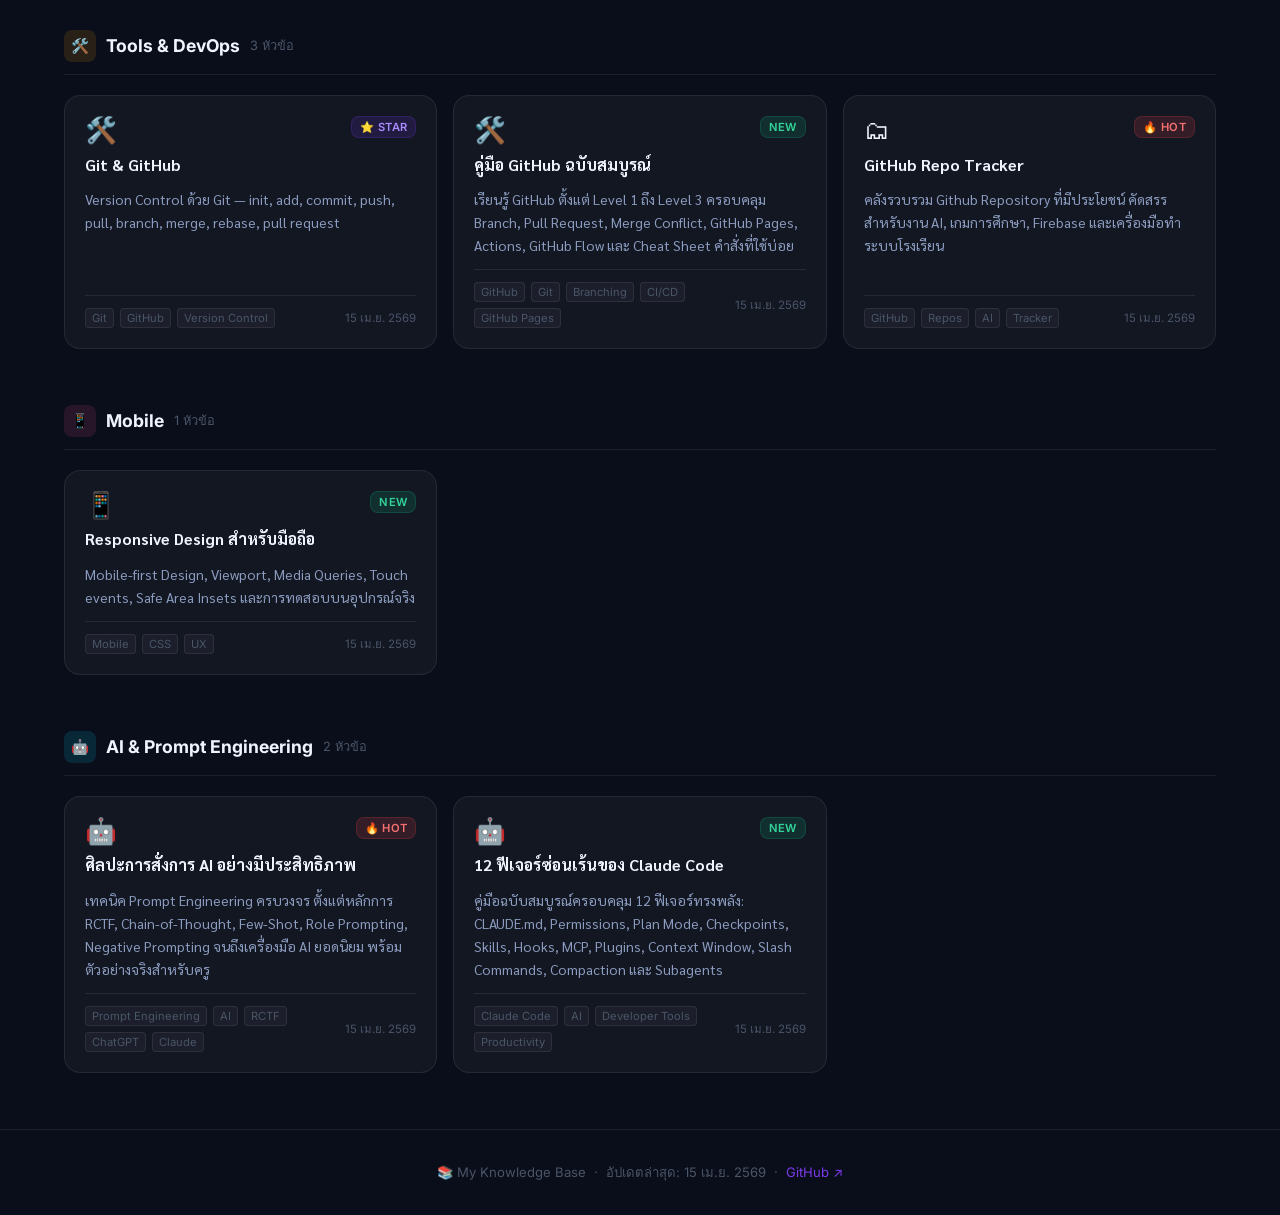
==== commit 4d7f3472: "Refactor: Modular architecture and GitHub Repo Tracker" ====
--- a/index.html
+++ b/index.html
@@ -8,429 +8,7 @@
   <link rel="preconnect" href="https://fonts.googleapis.com" />
   <link rel="preconnect" href="https://fonts.gstatic.com" crossorigin />
   <link href="https://fonts.googleapis.com/css2?family=Sarabun:wght@300;400;500;600;700&family=Inter:wght@300;400;500;600;700;800&display=swap" rel="stylesheet" />
-  <style>
-    /* ===== CSS VARIABLES ===== */
-    :root {
-      --bg-primary: #0a0e1a;
-      --bg-secondary: #111827;
-      --bg-card: rgba(255,255,255,0.04);
-      --bg-card-hover: rgba(255,255,255,0.08);
-      --border: rgba(255,255,255,0.08);
-      --border-hover: rgba(255,255,255,0.18);
-      --text-primary: #f0f4ff;
-      --text-secondary: #8b9cbf;
-      --text-muted: #4a5568;
-      --accent-purple: #7c3aed;
-      --accent-blue: #3b82f6;
-      --accent-cyan: #06b6d4;
-      --accent-pink: #ec4899;
-      --accent-green: #10b981;
-      --accent-orange: #f59e0b;
-      --gradient-main: linear-gradient(135deg, #7c3aed 0%, #3b82f6 50%, #06b6d4 100%);
-      --gradient-card: linear-gradient(135deg, rgba(124,58,237,0.15) 0%, rgba(59,130,246,0.1) 100%);
-      --shadow-card: 0 4px 24px rgba(0,0,0,0.4);
-      --shadow-glow: 0 0 40px rgba(124,58,237,0.2);
-      --radius-card: 16px;
-      --radius-badge: 8px;
-      --font-th: 'Sarabun', sans-serif;
-      --font-en: 'Inter', sans-serif;
-    }
-
-    /* ===== RESET ===== */
-    *, *::before, *::after { box-sizing: border-box; margin: 0; padding: 0; }
-    html { scroll-behavior: smooth; }
-    body {
-      background: var(--bg-primary);
-      color: var(--text-primary);
-      font-family: var(--font-th);
-      min-height: 100vh;
-      overflow-x: hidden;
-    }
-
-    /* ===== BACKGROUND BLOBS ===== */
-    .bg-orbs {
-      position: fixed;
-      inset: 0;
-      pointer-events: none;
-      z-index: 0;
-      overflow: hidden;
-    }
-    .orb {
-      position: absolute;
-      border-radius: 50%;
-      filter: blur(80px);
-      opacity: 0.12;
-      animation: floatOrb 20s ease-in-out infinite alternate;
-    }
-    .orb-1 { width: 600px; height: 600px; background: #7c3aed; top: -200px; left: -200px; animation-delay: 0s; }
-    .orb-2 { width: 500px; height: 500px; background: #3b82f6; top: 40%; right: -200px; animation-delay: -7s; }
-    .orb-3 { width: 400px; height: 400px; background: #06b6d4; bottom: -100px; left: 30%; animation-delay: -14s; }
-    @keyframes floatOrb {
-      from { transform: translate(0, 0) scale(1); }
-      to   { transform: translate(40px, 30px) scale(1.1); }
-    }
-
-    /* ===== LAYOUT ===== */
-    .wrapper { position: relative; z-index: 1; }
-    .container { max-width: 1200px; margin: 0 auto; padding: 0 24px; }
-
-    /* ===== NAVBAR ===== */
-    nav {
-      position: sticky;
-      top: 0;
-      z-index: 100;
-      background: rgba(10,14,26,0.85);
-      backdrop-filter: blur(20px);
-      -webkit-backdrop-filter: blur(20px);
-      border-bottom: 1px solid var(--border);
-    }
-    .nav-inner {
-      display: flex;
-      align-items: center;
-      justify-content: space-between;
-      height: 64px;
-      gap: 16px;
-    }
-    .nav-logo {
-      display: flex;
-      align-items: center;
-      gap: 10px;
-      font-family: var(--font-en);
-      font-weight: 700;
-      font-size: 1.1rem;
-      color: var(--text-primary);
-      text-decoration: none;
-    }
-    .nav-logo-icon {
-      width: 36px; height: 36px;
-      background: var(--gradient-main);
-      border-radius: 10px;
-      display: flex; align-items: center; justify-content: center;
-      font-size: 1.1rem;
-    }
-    .nav-search {
-      flex: 1;
-      max-width: 360px;
-    }
-    .search-box {
-      width: 100%;
-      background: var(--bg-card);
-      border: 1px solid var(--border);
-      border-radius: 10px;
-      padding: 8px 16px 8px 40px;
-      color: var(--text-primary);
-      font-family: var(--font-th);
-      font-size: 0.9rem;
-      outline: none;
-      transition: border-color 0.2s, box-shadow 0.2s;
-      position: relative;
-    }
-    .search-wrap {
-      position: relative;
-    }
-    .search-wrap::before {
-      content: '🔍';
-      position: absolute;
-      left: 12px;
-      top: 50%;
-      transform: translateY(-50%);
-      font-size: 0.85rem;
-    }
-    .search-box:focus {
-      border-color: var(--accent-purple);
-      box-shadow: 0 0 0 3px rgba(124,58,237,0.15);
-    }
-    .search-box::placeholder { color: var(--text-muted); }
-    .nav-stats {
-      display: flex;
-      gap: 20px;
-      font-size: 0.78rem;
-      color: var(--text-secondary);
-      font-family: var(--font-en);
-    }
-    .nav-stat span { color: var(--text-primary); font-weight: 600; }
-
-    /* ===== HERO ===== */
-    .hero {
-      padding: 72px 0 56px;
-      text-align: center;
-    }
-    .hero-badge {
-      display: inline-flex;
-      align-items: center;
-      gap: 6px;
-      background: rgba(124,58,237,0.15);
-      border: 1px solid rgba(124,58,237,0.3);
-      border-radius: 100px;
-      padding: 6px 16px;
-      font-size: 0.8rem;
-      color: #a78bfa;
-      margin-bottom: 24px;
-      font-family: var(--font-en);
-      letter-spacing: 0.05em;
-    }
-    .hero h1 {
-      font-size: clamp(2rem, 5vw, 3.2rem);
-      font-weight: 800;
-      font-family: var(--font-en);
-      background: var(--gradient-main);
-      -webkit-background-clip: text;
-      -webkit-text-fill-color: transparent;
-      background-clip: text;
-      line-height: 1.2;
-      margin-bottom: 16px;
-    }
-    .hero-sub {
-      font-size: 1.1rem;
-      color: var(--text-secondary);
-      max-width: 520px;
-      margin: 0 auto 40px;
-      line-height: 1.7;
-    }
-    .hero-tags {
-      display: flex;
-      flex-wrap: wrap;
-      gap: 8px;
-      justify-content: center;
-    }
-    .hero-tag {
-      background: var(--bg-card);
-      border: 1px solid var(--border);
-      border-radius: 100px;
-      padding: 5px 14px;
-      font-size: 0.8rem;
-      color: var(--text-secondary);
-      cursor: pointer;
-      transition: all 0.2s;
-      font-family: var(--font-en);
-    }
-    .hero-tag:hover, .hero-tag.active {
-      background: rgba(124,58,237,0.15);
-      border-color: rgba(124,58,237,0.4);
-      color: #a78bfa;
-    }
-    .hero-tag.active { font-weight: 600; }
-
-    /* ===== SECTION HEADER ===== */
-    .section-header {
-      display: flex;
-      align-items: center;
-      justify-content: space-between;
-      margin-bottom: 20px;
-      padding-bottom: 12px;
-      border-bottom: 1px solid var(--border);
-    }
-    .section-title {
-      display: flex;
-      align-items: center;
-      gap: 10px;
-      font-size: 1.1rem;
-      font-weight: 700;
-      font-family: var(--font-en);
-    }
-    .section-icon {
-      width: 32px; height: 32px;
-      border-radius: 8px;
-      display: flex; align-items: center; justify-content: center;
-      font-size: 0.9rem;
-    }
-    .section-count {
-      font-size: 0.8rem;
-      color: var(--text-muted);
-      font-weight: 400;
-      font-family: var(--font-en);
-    }
-
-    /* ===== CATEGORY SECTION ===== */
-    .category-section { margin-bottom: 56px; }
-
-    /* ===== CARDS GRID ===== */
-    .cards-grid {
-      display: grid;
-      grid-template-columns: repeat(auto-fill, minmax(300px, 1fr));
-      gap: 16px;
-    }
-
-    /* ===== KNOWLEDGE CARD ===== */
-    .card {
-      background: var(--bg-card);
-      border: 1px solid var(--border);
-      border-radius: var(--radius-card);
-      padding: 20px;
-      cursor: pointer;
-      transition: all 0.25s ease;
-      display: flex;
-      flex-direction: column;
-      gap: 12px;
-      position: relative;
-      overflow: hidden;
-      text-decoration: none;
-      color: inherit;
-    }
-    .card::before {
-      content: '';
-      position: absolute;
-      inset: 0;
-      background: var(--gradient-card);
-      opacity: 0;
-      transition: opacity 0.25s;
-    }
-    .card:hover {
-      border-color: var(--border-hover);
-      transform: translateY(-3px);
-      box-shadow: var(--shadow-card), var(--shadow-glow);
-    }
-    .card:hover::before { opacity: 1; }
-    .card-header {
-      display: flex;
-      align-items: flex-start;
-      justify-content: space-between;
-      gap: 12px;
-    }
-    .card-emoji {
-      font-size: 1.6rem;
-      flex-shrink: 0;
-      line-height: 1;
-    }
-    .card-badges {
-      display: flex;
-      gap: 6px;
-      flex-wrap: wrap;
-      justify-content: flex-end;
-    }
-    .badge {
-      font-size: 0.7rem;
-      font-family: var(--font-en);
-      padding: 3px 8px;
-      border-radius: var(--radius-badge);
-      font-weight: 600;
-      letter-spacing: 0.03em;
-    }
-    .badge-new { background: rgba(16,185,129,0.15); color: #34d399; border: 1px solid rgba(16,185,129,0.2); }
-    .badge-hot { background: rgba(239,68,68,0.15); color: #f87171; border: 1px solid rgba(239,68,68,0.2); }
-    .badge-update { background: rgba(245,158,11,0.15); color: #fbbf24; border: 1px solid rgba(245,158,11,0.2); }
-    .badge-star { background: rgba(124,58,237,0.15); color: #a78bfa; border: 1px solid rgba(124,58,237,0.2); }
-    .card-title {
-      font-size: 1rem;
-      font-weight: 700;
-      color: var(--text-primary);
-      line-height: 1.4;
-      position: relative;
-    }
-    .card-desc {
-      font-size: 0.87rem;
-      color: var(--text-secondary);
-      line-height: 1.65;
-      flex: 1;
-      position: relative;
-    }
-    .card-footer {
-      display: flex;
-      align-items: center;
-      justify-content: space-between;
-      padding-top: 12px;
-      border-top: 1px solid var(--border);
-      position: relative;
-    }
-    .card-tags {
-      display: flex;
-      gap: 6px;
-      flex-wrap: wrap;
-    }
-    .card-tag {
-      font-size: 0.7rem;
-      font-family: var(--font-en);
-      color: var(--text-muted);
-      background: rgba(255,255,255,0.04);
-      border: 1px solid var(--border);
-      border-radius: 4px;
-      padding: 2px 6px;
-    }
-    .card-date {
-      font-size: 0.72rem;
-      color: var(--text-muted);
-      font-family: var(--font-en);
-      white-space: nowrap;
-    }
-
-    /* ===== EMPTY STATE ===== */
-    .empty-state {
-      text-align: center;
-      padding: 48px 24px;
-      color: var(--text-muted);
-    }
-    .empty-state .emoji { font-size: 2.5rem; margin-bottom: 12px; }
-    .empty-state p { font-size: 0.95rem; }
-
-    /* ===== STATS BAR ===== */
-    .stats-bar {
-      display: grid;
-      grid-template-columns: repeat(auto-fit, minmax(150px, 1fr));
-      gap: 12px;
-      margin-bottom: 48px;
-    }
-    .stat-card {
-      background: var(--bg-card);
-      border: 1px solid var(--border);
-      border-radius: 12px;
-      padding: 16px 20px;
-      display: flex;
-      align-items: center;
-      gap: 12px;
-    }
-    .stat-icon { font-size: 1.4rem; }
-    .stat-value { font-size: 1.5rem; font-weight: 700; font-family: var(--font-en); color: var(--text-primary); }
-    .stat-label { font-size: 0.78rem; color: var(--text-secondary); }
-
-    /* ===== FOOTER ===== */
-    footer {
-      border-top: 1px solid var(--border);
-      padding: 32px 0;
-      text-align: center;
-      color: var(--text-muted);
-      font-size: 0.82rem;
-      font-family: var(--font-en);
-    }
-    footer a { color: var(--accent-purple); text-decoration: none; }
-    footer a:hover { text-decoration: underline; }
-
-    /* ===== SCROLLBAR ===== */
-    ::-webkit-scrollbar { width: 6px; }
-    ::-webkit-scrollbar-track { background: var(--bg-primary); }
-    ::-webkit-scrollbar-thumb { background: var(--border); border-radius: 3px; }
-    ::-webkit-scrollbar-thumb:hover { background: var(--text-muted); }
-
-    /* ===== RESPONSIVE ===== */
-    @media (max-width: 768px) {
-      .nav-stats { display: none; }
-      .hero { padding: 48px 0 36px; }
-      .cards-grid { grid-template-columns: 1fr; }
-      .stats-bar { grid-template-columns: repeat(2, 1fr); }
-    }
-
-    /* ===== FADE IN ANIMATION ===== */
-    .fade-in { animation: fadeIn 0.4s ease forwards; opacity: 0; }
-    @keyframes fadeIn {
-      from { opacity: 0; transform: translateY(12px); }
-      to   { opacity: 1; transform: translateY(0); }
-    }
-    .card { animation: fadeIn 0.4s ease forwards; }
-    .card:nth-child(1) { animation-delay: 0.05s; }
-    .card:nth-child(2) { animation-delay: 0.10s; }
-    .card:nth-child(3) { animation-delay: 0.15s; }
-    .card:nth-child(4) { animation-delay: 0.20s; }
-    .card:nth-child(5) { animation-delay: 0.25s; }
-    .card:nth-child(6) { animation-delay: 0.30s; }
-
-    /* ===== HIGHLIGHT ===== */
-    .highlight { background: rgba(124,58,237,0.3); border-radius: 2px; padding: 0 2px; }
-
-    /* ===== NO RESULTS ===== */
-    #no-results { display: none; text-align: center; padding: 64px 24px; }
-    #no-results .big-emoji { font-size: 3rem; margin-bottom: 16px; }
-    #no-results h3 { font-size: 1.2rem; margin-bottom: 8px; }
-    #no-results p { color: var(--text-muted); font-size: 0.9rem; }
-  </style>
+  <link rel="stylesheet" href="css/index.css" />
 </head>
 <body>
 <div class="bg-orbs">
@@ -503,159 +81,9 @@
   </footer>
 </div>
 
+<script src="data/knowledge_db.js"></script>
 <script>
-/* =====================================================
-   📋 DATA — เพิ่ม/แก้ไขความรู้ได้ที่นี่
-   =====================================================
-
-   โครงสร้าง:
-   {
-     id: "unique-id",
-     category: "ชื่อหมวดหมู่",
-     emoji: "🔤",          // อีโมจิประจำหมวด (ใช้ เหมือนกันทั้งหมวด)
-     color: "#hex",        // สีประจำหมวด
-     title: "ชื่อเรื่อง",
-     desc: "สรุปเนื้อหา...",
-     tags: ["tag1", "tag2"],
-     badge: "new" | "hot" | "update" | "star" | null,
-     link: "URL หรือ file path (ใส่ # ถ้ายังไม่มี)",
-     date: "YYYY-MM-DD"
-   }
-   ===================================================== */
-
-const KNOWLEDGE = [
-  /* ─── 🌐 Web Development ─── */
-  {
-    id: "web-001",
-    category: "Web Development",
-    emoji: "🌐",
-    color: "#3b82f6",
-    title: "HTML & CSS พื้นฐาน",
-    desc: "โครงสร้าง HTML5 Semantic elements, CSS Box Model, Flexbox, Grid Layout และ Responsive Design ด้วย Media Queries",
-    tags: ["HTML", "CSS", "Responsive"],
-    badge: "star",
-    link: "#",
-    date: "2026-04-15"
-  },
-  {
-    id: "web-002",
-    category: "Web Development",
-    emoji: "🌐",
-    color: "#3b82f6",
-    title: "JavaScript Fundamentals",
-    desc: "Variables, Functions, Arrays, Objects, ES6+, Promises, Async/Await, DOM Manipulation และ Event Handling",
-    tags: ["JavaScript", "ES6", "DOM"],
-    badge: "hot",
-    link: "#",
-    date: "2026-04-15"
-  },
-
-  /* ─── ⚛️ Frameworks ─── */
-  {
-    id: "fw-001",
-    category: "Frameworks",
-    emoji: "⚛️",
-    color: "#06b6d4",
-    title: "React.js เบื้องต้น",
-    desc: "Component, Props, State, useState, useEffect, Context API, React Router และ การจัดการ State ด้วย Hooks",
-    tags: ["React", "Hooks", "JSX"],
-    badge: "new",
-    link: "#",
-    date: "2026-04-15"
-  },
-
-  /* ─── 🗄️ Database ─── */
-  {
-    id: "db-001",
-    category: "Database",
-    emoji: "🗄️",
-    color: "#10b981",
-    title: "Firebase Firestore",
-    desc: "NoSQL Database จาก Google — Collection, Document, CRUD operations, Real-time listener, Security Rules",
-    tags: ["Firebase", "NoSQL", "Cloud"],
-    badge: null,
-    link: "#",
-    date: "2026-04-15"
-  },
-  {
-    id: "db-002",
-    category: "Database",
-    emoji: "🗄️",
-    color: "#10b981",
-    title: "SQL พื้นฐาน",
-    desc: "SELECT, INSERT, UPDATE, DELETE, JOIN, GROUP BY, HAVING, Subquery, Index และการออกแบบ Database Schema",
-    tags: ["SQL", "MySQL", "PostgreSQL"],
-    badge: null,
-    link: "#",
-    date: "2026-04-15"
-  },
-
-  /* ─── 🛠️ Tools & DevOps ─── */
-  {
-    id: "tools-001",
-    category: "Tools & DevOps",
-    emoji: "🛠️",
-    color: "#f59e0b",
-    title: "Git & GitHub",
-    desc: "Version Control ด้วย Git — init, add, commit, push, pull, branch, merge, rebase, pull request",
-    tags: ["Git", "GitHub", "Version Control"],
-    badge: "star",
-    link: "#",
-    date: "2026-04-15"
-  },
-  {
-    id: "tools-002",
-    category: "Tools & DevOps",
-    emoji: "🛠️",
-    color: "#f59e0b",
-    title: "คู่มือ GitHub ฉบับสมบูรณ์",
-    desc: "เรียนรู้ GitHub ตั้งแต่ Level 1 ถึง Level 3 ครอบคลุม Branch, Pull Request, Merge Conflict, GitHub Pages, Actions, GitHub Flow และ Cheat Sheet คำสั่งที่ใช้บ่อย",
-    tags: ["GitHub", "Git", "Branching", "CI/CD", "GitHub Pages"],
-    badge: "new",
-    link: "github-guide.html",
-    date: "2026-04-15"
-  },
-
-  /* ─── 📱 Mobile ─── */
-  {
-    id: "mobile-001",
-    category: "Mobile",
-    emoji: "📱",
-    color: "#ec4899",
-    title: "Responsive Design สำหรับมือถือ",
-    desc: "Mobile-first Design, Viewport, Media Queries, Touch events, Safe Area Insets และการทดสอบบนอุปกรณ์จริง",
-    tags: ["Mobile", "CSS", "UX"],
-    badge: "new",
-    link: "#",
-    date: "2026-04-15"
-  },
-
-  /* ─── 🤖 AI & Prompt Engineering ─── */
-  {
-    id: "ai-001",
-    category: "AI & Prompt Engineering",
-    emoji: "🤖",
-    color: "#00d4ff",
-    title: "ศิลปะการสั่งการ AI อย่างมีประสิทธิภาพ",
-    desc: "เทคนิค Prompt Engineering ครบวงจร ตั้งแต่หลักการ RCTF, Chain-of-Thought, Few-Shot, Role Prompting, Negative Prompting จนถึงเครื่องมือ AI ยอดนิยม พร้อมตัวอย่างจริงสำหรับครู",
-    tags: ["Prompt Engineering", "AI", "RCTF", "ChatGPT", "Claude"],
-    badge: "hot",
-    link: "ai-prompt-engineering.html",
-    date: "2026-04-15"
-  },
-  {
-    id: "ai-002",
-    category: "AI & Prompt Engineering",
-    emoji: "🤖",
-    color: "#00d4ff",
-    title: "12 ฟีเจอร์ซ่อนเร้นของ Claude Code",
-    desc: "คู่มือฉบับสมบูรณ์ครอบคลุม 12 ฟีเจอร์ทรงพลัง: CLAUDE.md, Permissions, Plan Mode, Checkpoints, Skills, Hooks, MCP, Plugins, Context Window, Slash Commands, Compaction และ Subagents",
-    tags: ["Claude Code", "AI", "Developer Tools", "Productivity"],
-    badge: "new",
-    link: "claude-code-features.html",
-    date: "2026-04-15"
-  },
-];
+
 
 /* =====================================================
    ⚙️ ENGINE — ไม่ต้องแก้ไขส่วนนี้
--- a/css/index.css
+++ b/css/index.css
@@ -0,0 +1,422 @@
+/* CSS extracted from index.html */
+/* ===== CSS VARIABLES ===== */
+    :root {
+      --bg-primary: #0a0e1a;
+      --bg-secondary: #111827;
+      --bg-card: rgba(255,255,255,0.04);
+      --bg-card-hover: rgba(255,255,255,0.08);
+      --border: rgba(255,255,255,0.08);
+      --border-hover: rgba(255,255,255,0.18);
+      --text-primary: #f0f4ff;
+      --text-secondary: #8b9cbf;
+      --text-muted: #4a5568;
+      --accent-purple: #7c3aed;
+      --accent-blue: #3b82f6;
+      --accent-cyan: #06b6d4;
+      --accent-pink: #ec4899;
+      --accent-green: #10b981;
+      --accent-orange: #f59e0b;
+      --gradient-main: linear-gradient(135deg, #7c3aed 0%, #3b82f6 50%, #06b6d4 100%);
+      --gradient-card: linear-gradient(135deg, rgba(124,58,237,0.15) 0%, rgba(59,130,246,0.1) 100%);
+      --shadow-card: 0 4px 24px rgba(0,0,0,0.4);
+      --shadow-glow: 0 0 40px rgba(124,58,237,0.2);
+      --radius-card: 16px;
+      --radius-badge: 8px;
+      --font-th: 'Sarabun', sans-serif;
+      --font-en: 'Inter', sans-serif;
+    }
+
+    /* ===== RESET ===== */
+    *, *::before, *::after { box-sizing: border-box; margin: 0; padding: 0; }
+    html { scroll-behavior: smooth; }
+    body {
+      background: var(--bg-primary);
+      color: var(--text-primary);
+      font-family: var(--font-th);
+      min-height: 100vh;
+      overflow-x: hidden;
+    }
+
+    /* ===== BACKGROUND BLOBS ===== */
+    .bg-orbs {
+      position: fixed;
+      inset: 0;
+      pointer-events: none;
+      z-index: 0;
+      overflow: hidden;
+    }
+    .orb {
+      position: absolute;
+      border-radius: 50%;
+      filter: blur(80px);
+      opacity: 0.12;
+      animation: floatOrb 20s ease-in-out infinite alternate;
+    }
+    .orb-1 { width: 600px; height: 600px; background: #7c3aed; top: -200px; left: -200px; animation-delay: 0s; }
+    .orb-2 { width: 500px; height: 500px; background: #3b82f6; top: 40%; right: -200px; animation-delay: -7s; }
+    .orb-3 { width: 400px; height: 400px; background: #06b6d4; bottom: -100px; left: 30%; animation-delay: -14s; }
+    @keyframes floatOrb {
+      from { transform: translate(0, 0) scale(1); }
+      to   { transform: translate(40px, 30px) scale(1.1); }
+    }
+
+    /* ===== LAYOUT ===== */
+    .wrapper { position: relative; z-index: 1; }
+    .container { max-width: 1200px; margin: 0 auto; padding: 0 24px; }
+
+    /* ===== NAVBAR ===== */
+    nav {
+      position: sticky;
+      top: 0;
+      z-index: 100;
+      background: rgba(10,14,26,0.85);
+      backdrop-filter: blur(20px);
+      -webkit-backdrop-filter: blur(20px);
+      border-bottom: 1px solid var(--border);
+    }
+    .nav-inner {
+      display: flex;
+      align-items: center;
+      justify-content: space-between;
+      height: 64px;
+      gap: 16px;
+    }
+    .nav-logo {
+      display: flex;
+      align-items: center;
+      gap: 10px;
+      font-family: var(--font-en);
+      font-weight: 700;
+      font-size: 1.1rem;
+      color: var(--text-primary);
+      text-decoration: none;
+    }
+    .nav-logo-icon {
+      width: 36px; height: 36px;
+      background: var(--gradient-main);
+      border-radius: 10px;
+      display: flex; align-items: center; justify-content: center;
+      font-size: 1.1rem;
+    }
+    .nav-search {
+      flex: 1;
+      max-width: 360px;
+    }
+    .search-box {
+      width: 100%;
+      background: var(--bg-card);
+      border: 1px solid var(--border);
+      border-radius: 10px;
+      padding: 8px 16px 8px 40px;
+      color: var(--text-primary);
+      font-family: var(--font-th);
+      font-size: 0.9rem;
+      outline: none;
+      transition: border-color 0.2s, box-shadow 0.2s;
+      position: relative;
+    }
+    .search-wrap {
+      position: relative;
+    }
+    .search-wrap::before {
+      content: '🔍';
+      position: absolute;
+      left: 12px;
+      top: 50%;
+      transform: translateY(-50%);
+      font-size: 0.85rem;
+    }
+    .search-box:focus {
+      border-color: var(--accent-purple);
+      box-shadow: 0 0 0 3px rgba(124,58,237,0.15);
+    }
+    .search-box::placeholder { color: var(--text-muted); }
+    .nav-stats {
+      display: flex;
+      gap: 20px;
+      font-size: 0.78rem;
+      color: var(--text-secondary);
+      font-family: var(--font-en);
+    }
+    .nav-stat span { color: var(--text-primary); font-weight: 600; }
+
+    /* ===== HERO ===== */
+    .hero {
+      padding: 72px 0 56px;
+      text-align: center;
+    }
+    .hero-badge {
+      display: inline-flex;
+      align-items: center;
+      gap: 6px;
+      background: rgba(124,58,237,0.15);
+      border: 1px solid rgba(124,58,237,0.3);
+      border-radius: 100px;
+      padding: 6px 16px;
+      font-size: 0.8rem;
+      color: #a78bfa;
+      margin-bottom: 24px;
+      font-family: var(--font-en);
+      letter-spacing: 0.05em;
+    }
+    .hero h1 {
+      font-size: clamp(2rem, 5vw, 3.2rem);
+      font-weight: 800;
+      font-family: var(--font-en);
+      background: var(--gradient-main);
+      -webkit-background-clip: text;
+      -webkit-text-fill-color: transparent;
+      background-clip: text;
+      line-height: 1.2;
+      margin-bottom: 16px;
+    }
+    .hero-sub {
+      font-size: 1.1rem;
+      color: var(--text-secondary);
+      max-width: 520px;
+      margin: 0 auto 40px;
+      line-height: 1.7;
+    }
+    .hero-tags {
+      display: flex;
+      flex-wrap: wrap;
+      gap: 8px;
+      justify-content: center;
+    }
+    .hero-tag {
+      background: var(--bg-card);
+      border: 1px solid var(--border);
+      border-radius: 100px;
+      padding: 5px 14px;
+      font-size: 0.8rem;
+      color: var(--text-secondary);
+      cursor: pointer;
+      transition: all 0.2s;
+      font-family: var(--font-en);
+    }
+    .hero-tag:hover, .hero-tag.active {
+      background: rgba(124,58,237,0.15);
+      border-color: rgba(124,58,237,0.4);
+      color: #a78bfa;
+    }
+    .hero-tag.active { font-weight: 600; }
+
+    /* ===== SECTION HEADER ===== */
+    .section-header {
+      display: flex;
+      align-items: center;
+      justify-content: space-between;
+      margin-bottom: 20px;
+      padding-bottom: 12px;
+      border-bottom: 1px solid var(--border);
+    }
+    .section-title {
+      display: flex;
+      align-items: center;
+      gap: 10px;
+      font-size: 1.1rem;
+      font-weight: 700;
+      font-family: var(--font-en);
+    }
+    .section-icon {
+      width: 32px; height: 32px;
+      border-radius: 8px;
+      display: flex; align-items: center; justify-content: center;
+      font-size: 0.9rem;
+    }
+    .section-count {
+      font-size: 0.8rem;
+      color: var(--text-muted);
+      font-weight: 400;
+      font-family: var(--font-en);
+    }
+
+    /* ===== CATEGORY SECTION ===== */
+    .category-section { margin-bottom: 56px; }
+
+    /* ===== CARDS GRID ===== */
+    .cards-grid {
+      display: grid;
+      grid-template-columns: repeat(auto-fill, minmax(300px, 1fr));
+      gap: 16px;
+    }
+
+    /* ===== KNOWLEDGE CARD ===== */
+    .card {
+      background: var(--bg-card);
+      border: 1px solid var(--border);
+      border-radius: var(--radius-card);
+      padding: 20px;
+      cursor: pointer;
+      transition: all 0.25s ease;
+      display: flex;
+      flex-direction: column;
+      gap: 12px;
+      position: relative;
+      overflow: hidden;
+      text-decoration: none;
+      color: inherit;
+    }
+    .card::before {
+      content: '';
+      position: absolute;
+      inset: 0;
+      background: var(--gradient-card);
+      opacity: 0;
+      transition: opacity 0.25s;
+    }
+    .card:hover {
+      border-color: var(--border-hover);
+      transform: translateY(-3px);
+      box-shadow: var(--shadow-card), var(--shadow-glow);
+    }
+    .card:hover::before { opacity: 1; }
+    .card-header {
+      display: flex;
+      align-items: flex-start;
+      justify-content: space-between;
+      gap: 12px;
+    }
+    .card-emoji {
+      font-size: 1.6rem;
+      flex-shrink: 0;
+      line-height: 1;
+    }
+    .card-badges {
+      display: flex;
+      gap: 6px;
+      flex-wrap: wrap;
+      justify-content: flex-end;
+    }
+    .badge {
+      font-size: 0.7rem;
+      font-family: var(--font-en);
+      padding: 3px 8px;
+      border-radius: var(--radius-badge);
+      font-weight: 600;
+      letter-spacing: 0.03em;
+    }
+    .badge-new { background: rgba(16,185,129,0.15); color: #34d399; border: 1px solid rgba(16,185,129,0.2); }
+    .badge-hot { background: rgba(239,68,68,0.15); color: #f87171; border: 1px solid rgba(239,68,68,0.2); }
+    .badge-update { background: rgba(245,158,11,0.15); color: #fbbf24; border: 1px solid rgba(245,158,11,0.2); }
+    .badge-star { background: rgba(124,58,237,0.15); color: #a78bfa; border: 1px solid rgba(124,58,237,0.2); }
+    .card-title {
+      font-size: 1rem;
+      font-weight: 700;
+      color: var(--text-primary);
+      line-height: 1.4;
+      position: relative;
+    }
+    .card-desc {
+      font-size: 0.87rem;
+      color: var(--text-secondary);
+      line-height: 1.65;
+      flex: 1;
+      position: relative;
+    }
+    .card-footer {
+      display: flex;
+      align-items: center;
+      justify-content: space-between;
+      padding-top: 12px;
+      border-top: 1px solid var(--border);
+      position: relative;
+    }
+    .card-tags {
+      display: flex;
+      gap: 6px;
+      flex-wrap: wrap;
+    }
+    .card-tag {
+      font-size: 0.7rem;
+      font-family: var(--font-en);
+      color: var(--text-muted);
+      background: rgba(255,255,255,0.04);
+      border: 1px solid var(--border);
+      border-radius: 4px;
+      padding: 2px 6px;
+    }
+    .card-date {
+      font-size: 0.72rem;
+      color: var(--text-muted);
+      font-family: var(--font-en);
+      white-space: nowrap;
+    }
+
+    /* ===== EMPTY STATE ===== */
+    .empty-state {
+      text-align: center;
+      padding: 48px 24px;
+      color: var(--text-muted);
+    }
+    .empty-state .emoji { font-size: 2.5rem; margin-bottom: 12px; }
+    .empty-state p { font-size: 0.95rem; }
+
+    /* ===== STATS BAR ===== */
+    .stats-bar {
+      display: grid;
+      grid-template-columns: repeat(auto-fit, minmax(150px, 1fr));
+      gap: 12px;
+      margin-bottom: 48px;
+    }
+    .stat-card {
+      background: var(--bg-card);
+      border: 1px solid var(--border);
+      border-radius: 12px;
+      padding: 16px 20px;
+      display: flex;
+      align-items: center;
+      gap: 12px;
+    }
+    .stat-icon { font-size: 1.4rem; }
+    .stat-value { font-size: 1.5rem; font-weight: 700; font-family: var(--font-en); color: var(--text-primary); }
+    .stat-label { font-size: 0.78rem; color: var(--text-secondary); }
+
+    /* ===== FOOTER ===== */
+    footer {
+      border-top: 1px solid var(--border);
+      padding: 32px 0;
+      text-align: center;
+      color: var(--text-muted);
+      font-size: 0.82rem;
+      font-family: var(--font-en);
+    }
+    footer a { color: var(--accent-purple); text-decoration: none; }
+    footer a:hover { text-decoration: underline; }
+
+    /* ===== SCROLLBAR ===== */
+    ::-webkit-scrollbar { width: 6px; }
+    ::-webkit-scrollbar-track { background: var(--bg-primary); }
+    ::-webkit-scrollbar-thumb { background: var(--border); border-radius: 3px; }
+    ::-webkit-scrollbar-thumb:hover { background: var(--text-muted); }
+
+    /* ===== RESPONSIVE ===== */
+    @media (max-width: 768px) {
+      .nav-stats { display: none; }
+      .hero { padding: 48px 0 36px; }
+      .cards-grid { grid-template-columns: 1fr; }
+      .stats-bar { grid-template-columns: repeat(2, 1fr); }
+    }
+
+    /* ===== FADE IN ANIMATION ===== */
+    .fade-in { animation: fadeIn 0.4s ease forwards; opacity: 0; }
+    @keyframes fadeIn {
+      from { opacity: 0; transform: translateY(12px); }
+      to   { opacity: 1; transform: translateY(0); }
+    }
+    .card { animation: fadeIn 0.4s ease forwards; }
+    .card:nth-child(1) { animation-delay: 0.05s; }
+    .card:nth-child(2) { animation-delay: 0.10s; }
+    .card:nth-child(3) { animation-delay: 0.15s; }
+    .card:nth-child(4) { animation-delay: 0.20s; }
+    .card:nth-child(5) { animation-delay: 0.25s; }
+    .card:nth-child(6) { animation-delay: 0.30s; }
+
+    /* ===== HIGHLIGHT ===== */
+    .highlight { background: rgba(124,58,237,0.3); border-radius: 2px; padding: 0 2px; }
+
+    /* ===== NO RESULTS ===== */
+    #no-results { display: none; text-align: center; padding: 64px 24px; }
+    #no-results .big-emoji { font-size: 3rem; margin-bottom: 16px; }
+    #no-results h3 { font-size: 1.2rem; margin-bottom: 8px; }
+    #no-results p { color: var(--text-muted); font-size: 0.9rem; }
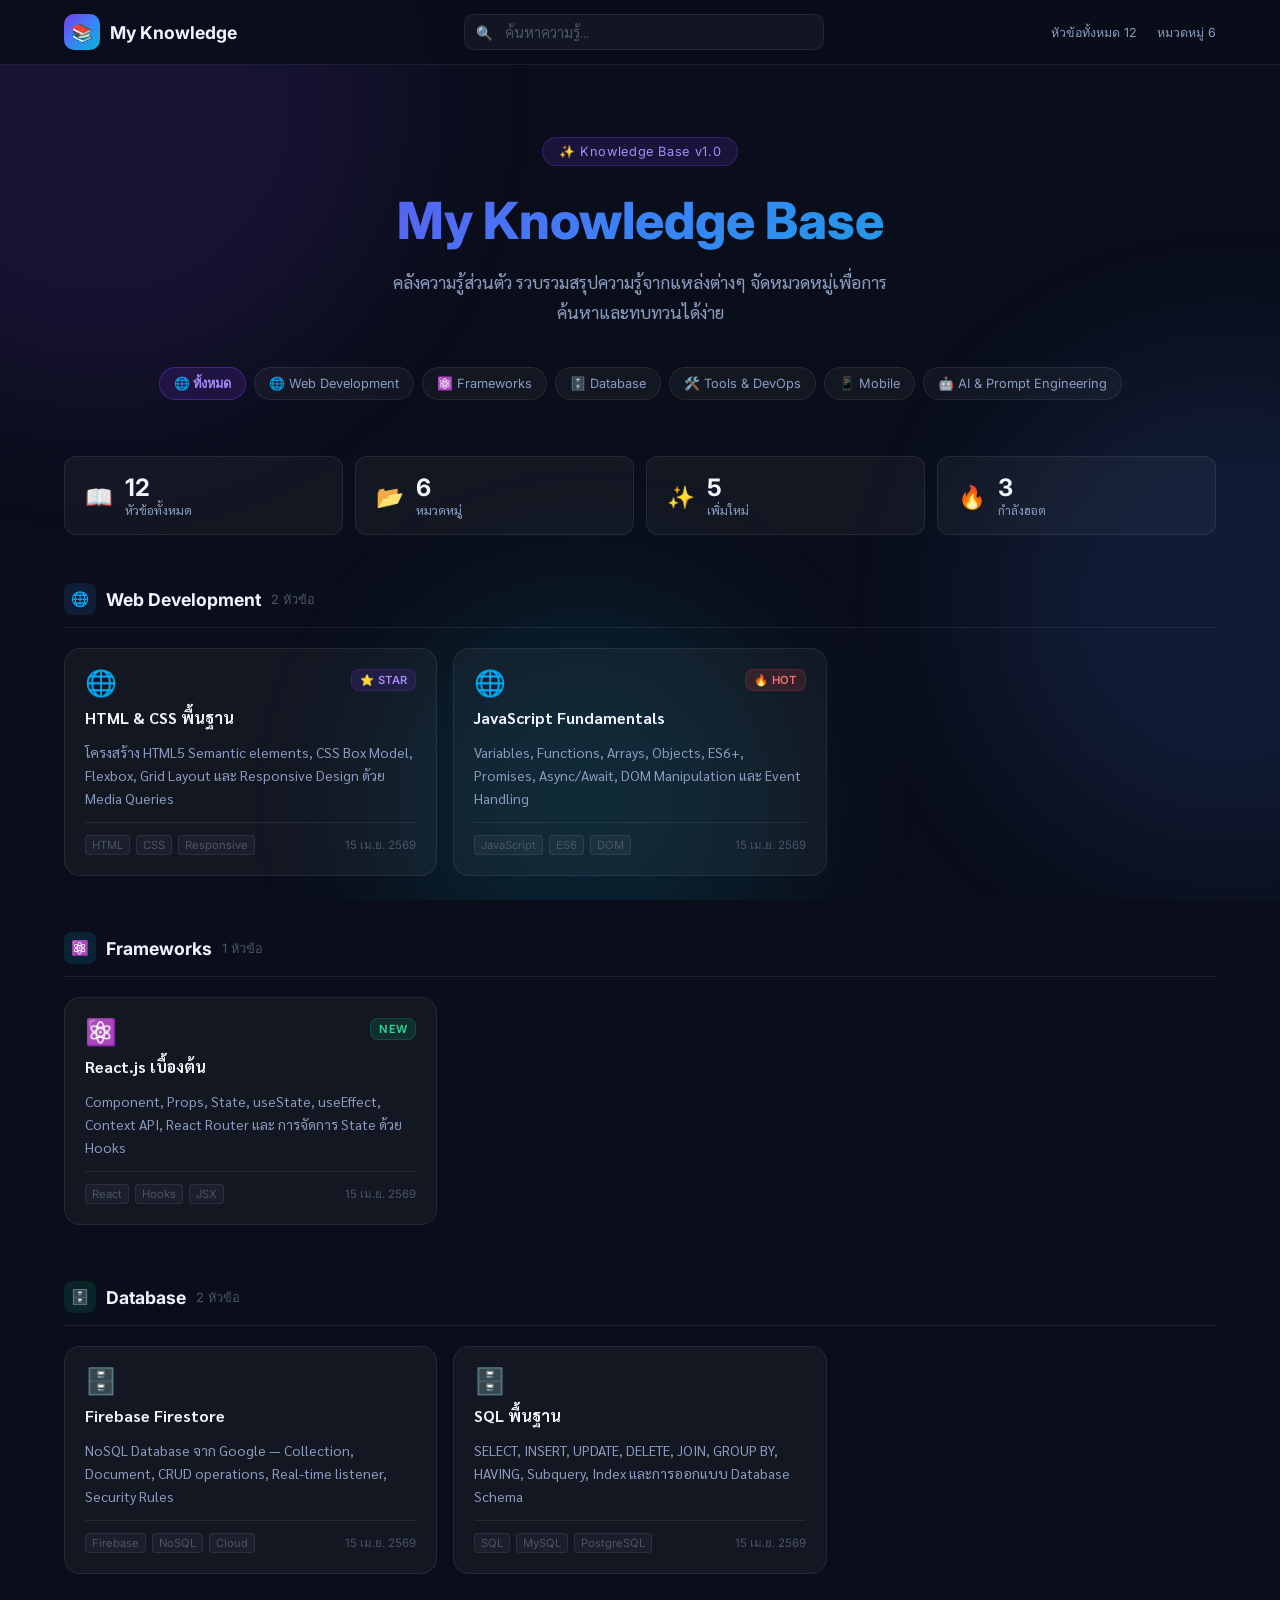
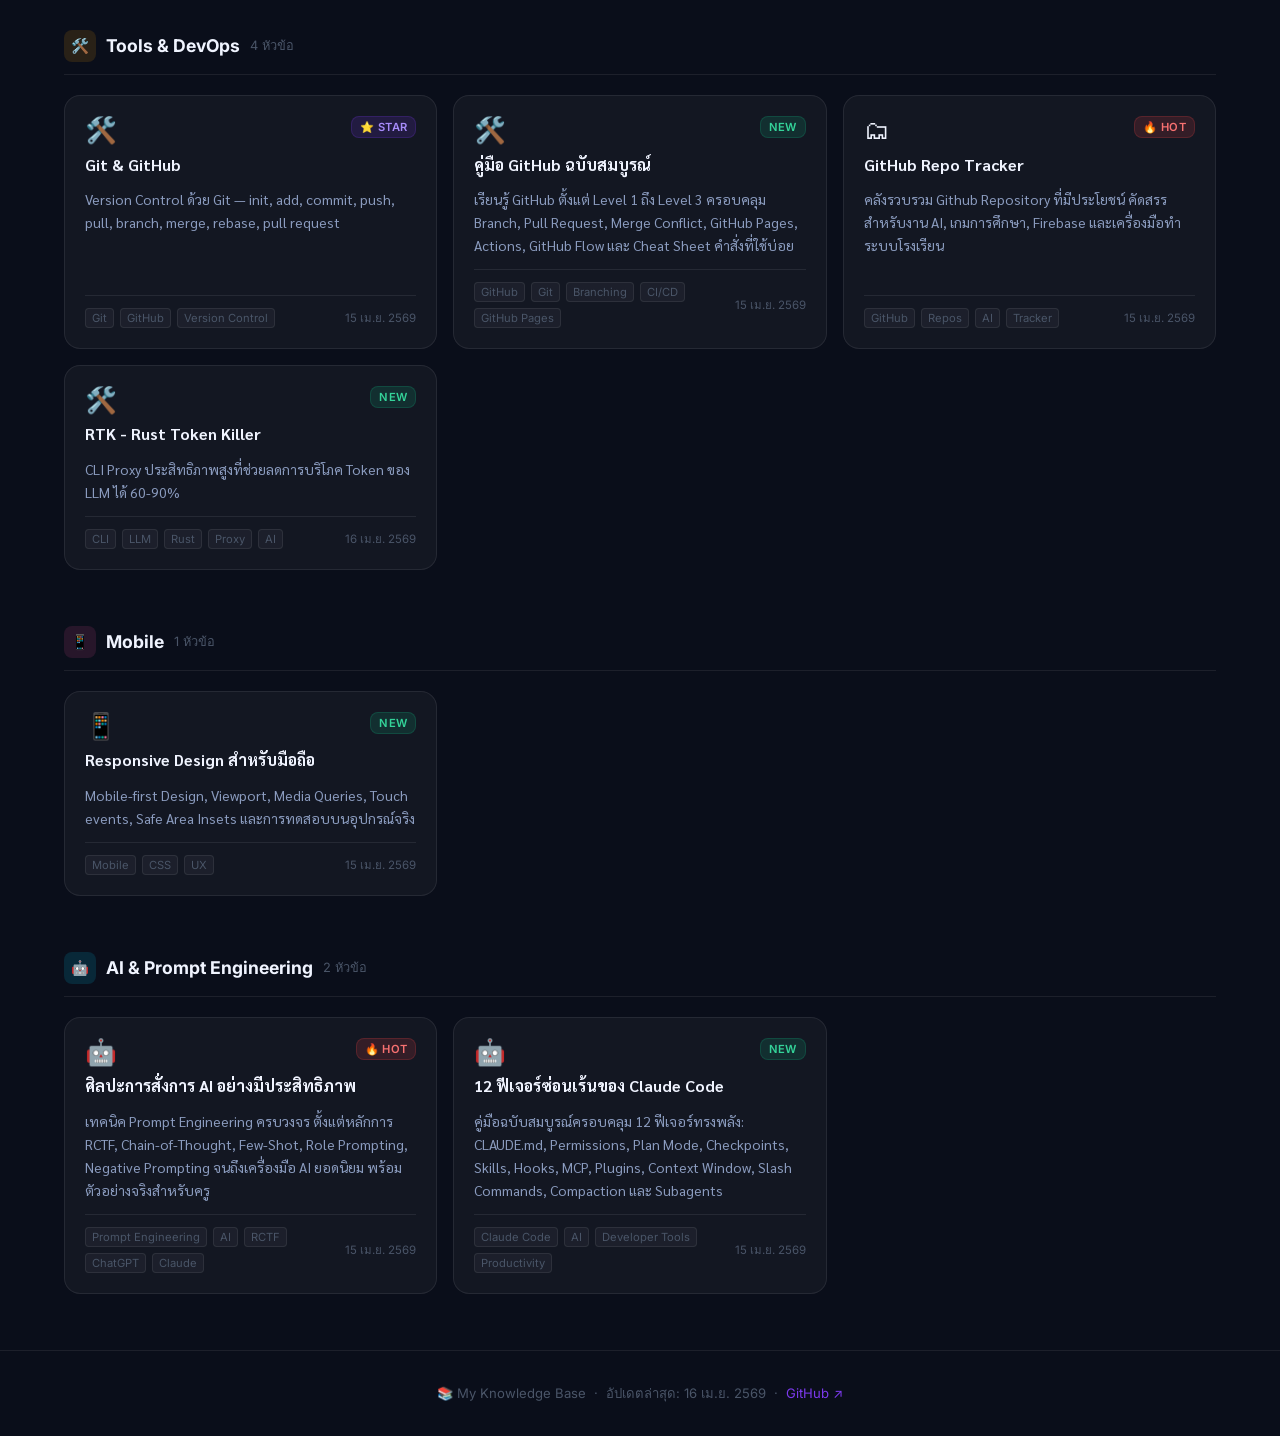
==== commit e85ebbf1: "Add RTK documentation" ====
--- a/index.html
+++ b/index.html
@@ -85,6 +85,7 @@
 <script>
 
 
+
 /* =====================================================
    ⚙️ ENGINE — ไม่ต้องแก้ไขส่วนนี้
    ===================================================== */
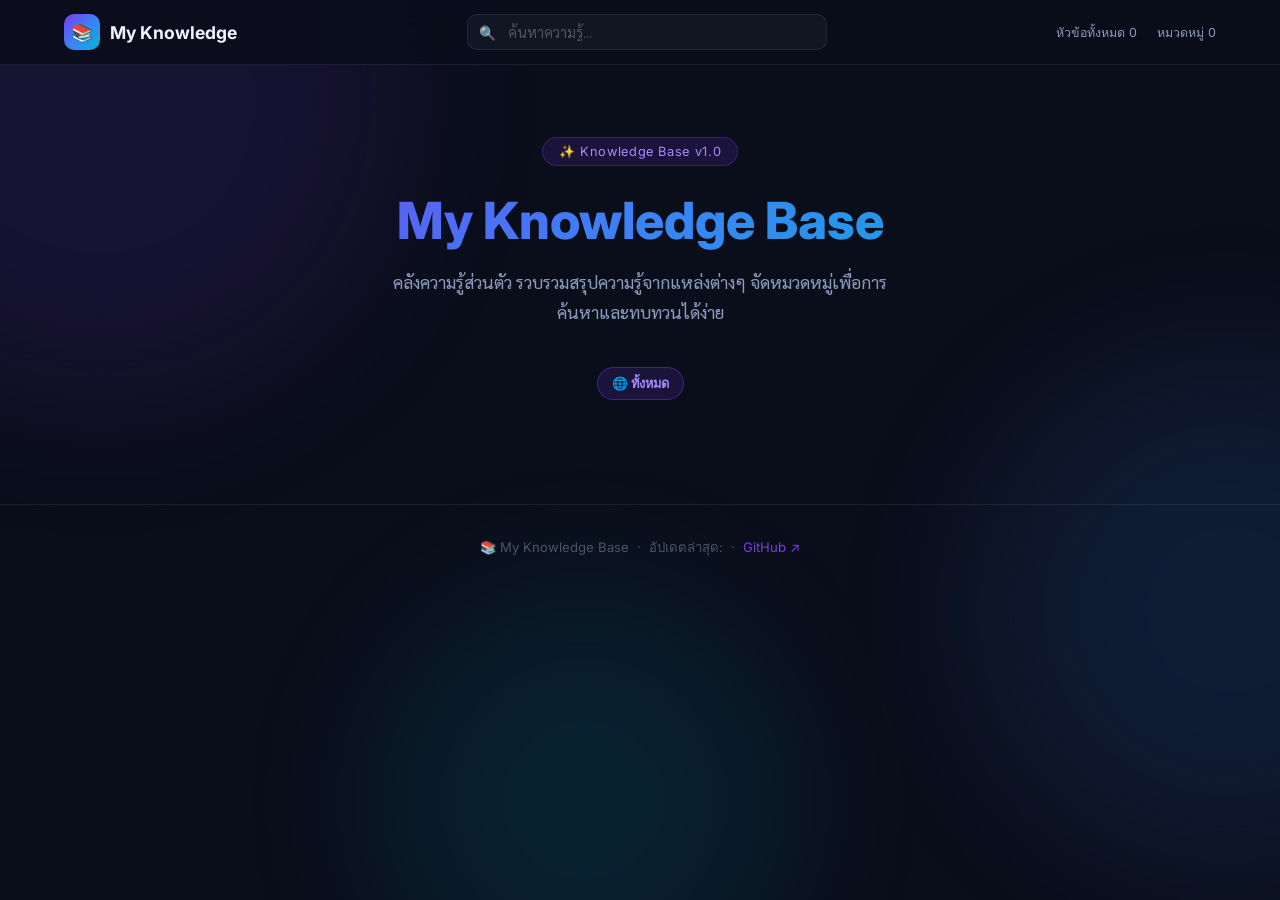
==== commit 46d9d672: "upgrade: add dark mode, list view, and auto-sorting by date" ====
--- a/index.html
+++ b/index.html
@@ -89,18 +89,51 @@
 /* =====================================================
    ⚙️ ENGINE — ไม่ต้องแก้ไขส่วนนี้
    ===================================================== */
-
+// Init
 let currentFilter = 'all';
 let currentSearch = '';
+let currentLayout = localStorage.getItem('kb-layout') || 'grid';
+let currentTheme = localStorage.getItem('kb-theme') || 'dark';
+
+// Apply stored settings
+document.body.setAttribute('data-theme', currentTheme);
+if (currentLayout === 'list') document.body.classList.add('list-view');
+updateIcons();
+
+function updateIcons() {
+  document.getElementById('theme-icon').textContent = currentTheme === 'dark' ? '🌙' : '☀️';
+  document.getElementById('layout-icon').textContent = currentLayout === 'grid' ? '⊞' : '〓';
+}
+
+// Theme Toggle
+document.getElementById('theme-toggle').onclick = () => {
+  currentTheme = currentTheme === 'dark' ? 'light' : 'dark';
+  document.body.setAttribute('data-theme', currentTheme);
+  localStorage.setItem('kb-theme', currentTheme);
+  updateIcons();
+};
+
+// Layout Toggle
+document.getElementById('layout-toggle').onclick = () => {
+  currentLayout = currentLayout === 'grid' ? 'list' : 'grid';
+  document.body.classList.toggle('list-view');
+  localStorage.setItem('kb-layout', currentLayout);
+  updateIcons();
+};
+
+// Sort KNOWLEDGE by date descending (Newest first)
+KNOWLEDGE.sort((a, b) => new Date(b.date) - new Date(a.date));
 
 // Group by category
 function groupByCategory(items) {
+  // We keep the sorted order even after grouping
   return items.reduce((acc, item) => {
     if (!acc[item.category]) acc[item.category] = { emoji: item.emoji, color: item.color, items: [] };
     acc[item.category].items.push(item);
     return acc;
   }, {});
 }
+
 
 // Badge HTML
 function badgeHTML(badge) {
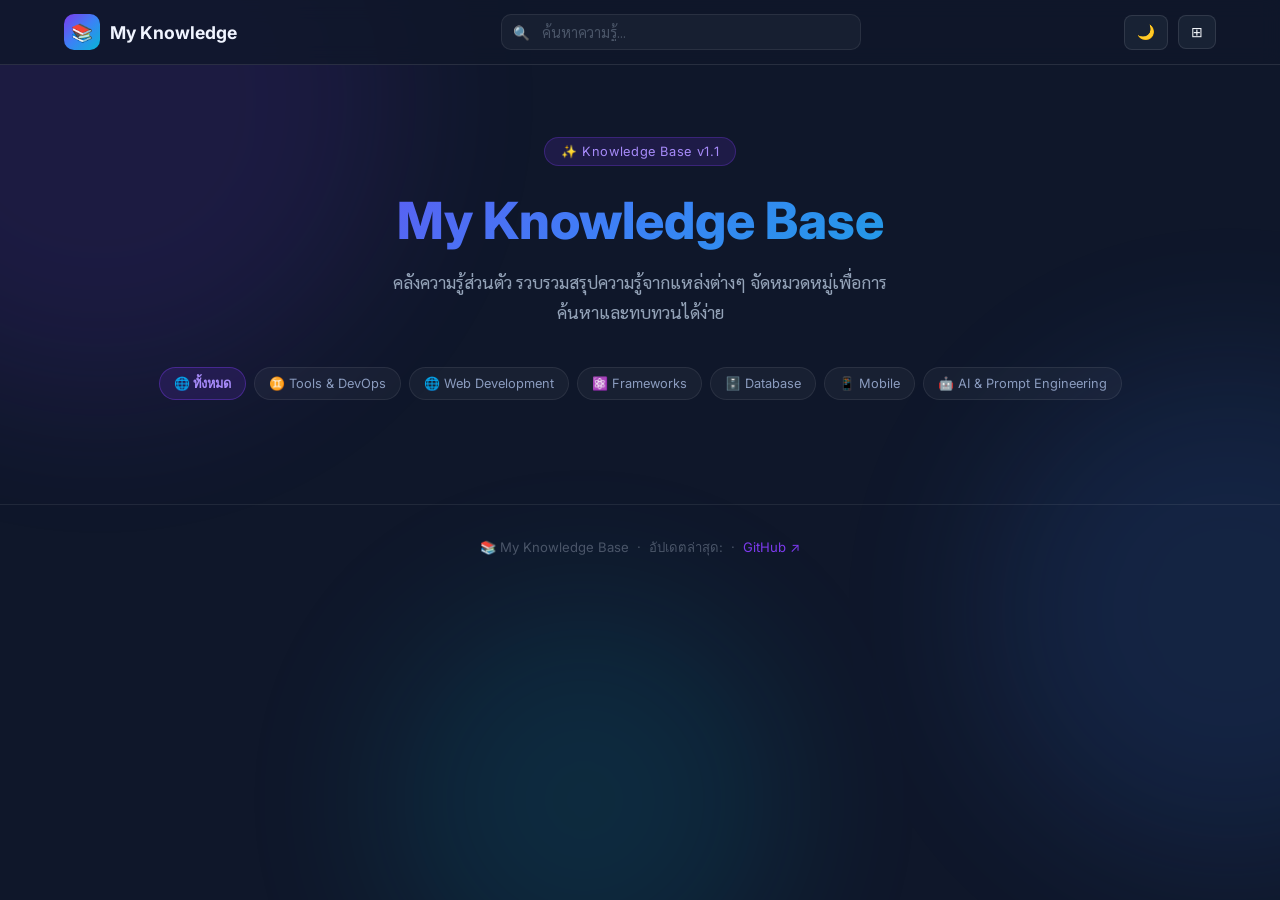
==== commit f1965587: "fix: restore UI controls and ensure immediate content loading" ====
--- a/index.html
+++ b/index.html
@@ -9,8 +9,54 @@
   <link rel="preconnect" href="https://fonts.gstatic.com" crossorigin />
   <link href="https://fonts.googleapis.com/css2?family=Sarabun:wght@300;400;500;600;700&family=Inter:wght@300;400;500;600;700;800&display=swap" rel="stylesheet" />
   <link rel="stylesheet" href="css/index.css" />
+  <style>
+    :root {
+      --bg-color: #f8fafc;
+      --text-color: #1e293b;
+      --card-bg: #ffffff;
+      --card-border: #e2e8f0;
+      --nav-bg: rgba(255, 255, 255, 0.8);
+      --hero-sub: #64748b;
+    }
+
+    [data-theme="dark"] {
+      --bg-color: #0f172a;
+      --text-color: #f1f5f9;
+      --card-bg: rgba(30, 41, 59, 0.7);
+      --card-border: rgba(255, 255, 255, 0.1);
+      --nav-bg: rgba(15, 23, 42, 0.8);
+      --hero-sub: #94a3b8;
+    }
+
+    body { background-color: var(--bg-color); color: var(--text-color); transition: background 0.3s; }
+    nav { background: var(--nav-bg) !important; backdrop-filter: blur(10px); border-bottom: 1px solid var(--card-border); }
+    .card { background: var(--card-bg) !important; border: 1px solid var(--card-border) !important; color: var(--text-color) !important; }
+    .hero-sub { color: var(--hero-sub) !important; }
+    
+    /* Layout Switch Styles */
+    .list-view .cards-grid { grid-template-columns: 1fr !important; }
+    .list-view .card { display: flex; flex-direction: row; align-items: center; gap: 20px; padding: 15px 25px; }
+    .list-view .card-header { margin-bottom: 0; }
+    .list-view .card-desc { display: -webkit-box; -webkit-line-clamp: 1; margin-bottom: 0; }
+    .list-view .card-footer { margin-top: 0; margin-left: auto; border-top: none; padding-top: 0; }
+
+    .controls-group { display: flex; gap: 10px; align-items: center; }
+    .control-btn { 
+      background: var(--card-bg); 
+      border: 1px solid var(--card-border); 
+      color: var(--text-color);
+      padding: 8px 12px;
+      border-radius: 8px;
+      cursor: pointer;
+      display: flex;
+      align-items: center;
+      gap: 6px;
+      font-size: 0.9rem;
+    }
+    .control-btn:hover { background: var(--card-border); }
+  </style>
 </head>
-<body>
+<body data-theme="dark">
 <div class="bg-orbs">
   <div class="orb orb-1"></div>
   <div class="orb orb-2"></div>
@@ -39,9 +85,13 @@
           </div>
         </div>
 
-        <div class="nav-stats">
-          <div>หัวข้อทั้งหมด <span id="total-count">0</span></div>
-          <div>หมวดหมู่ <span id="cat-count">0</span></div>
+        <div class="controls-group">
+          <button class="control-btn" id="theme-toggle" title="สลับโหมด มืด/สว่าง">
+            <span id="theme-icon">🌙</span>
+          </button>
+          <button class="control-btn" id="layout-toggle" title="สลับมุมมอง Grid/List">
+            <span id="layout-icon">⊞</span>
+          </button>
         </div>
       </div>
     </div>
@@ -50,7 +100,7 @@
   <main class="container">
     <!-- HERO -->
     <section class="hero fade-in">
-      <div class="hero-badge">✨ Knowledge Base v1.0</div>
+      <div class="hero-badge">✨ Knowledge Base v1.1</div>
       <h1>My Knowledge Base</h1>
       <p class="hero-sub">คลังความรู้ส่วนตัว รวบรวมสรุปความรู้จากแหล่งต่างๆ จัดหมวดหมู่เพื่อการค้นหาและทบทวนได้ง่าย</p>
       <div class="hero-tags" id="category-filters">
@@ -83,26 +133,34 @@
 
 <script src="data/knowledge_db.js"></script>
 <script>
-
-
-
 /* =====================================================
-   ⚙️ ENGINE — ไม่ต้องแก้ไขส่วนนี้
+   ⚙️ ENGINE — ระบบอัตโนมัติ
    ===================================================== */
-// Init
+
 let currentFilter = 'all';
 let currentSearch = '';
 let currentLayout = localStorage.getItem('kb-layout') || 'grid';
 let currentTheme = localStorage.getItem('kb-theme') || 'dark';
 
-// Apply stored settings
-document.body.setAttribute('data-theme', currentTheme);
-if (currentLayout === 'list') document.body.classList.add('list-view');
-updateIcons();
+// 1. จัดเรียงข้อมูลตามวันที่ทันที (ใหม่ไปเก่า)
+KNOWLEDGE.sort((a, b) => new Date(b.date) - new Date(a.date));
+
+// 2. ฟังก์ชันแสดงผลและโหลดเนื้อหาอัตโนมัติ
+function initApp() {
+  document.body.setAttribute('data-theme', currentTheme);
+  if (currentLayout === 'list') document.body.classList.add('list-view');
+  updateIcons();
+  buildFilters();
+  buildStats();
+  render();
+  updateLastUpdated();
+}
 
 function updateIcons() {
-  document.getElementById('theme-icon').textContent = currentTheme === 'dark' ? '🌙' : '☀️';
-  document.getElementById('layout-icon').textContent = currentLayout === 'grid' ? '⊞' : '〓';
+  const themeIcon = document.getElementById('theme-icon');
+  const layoutIcon = document.getElementById('layout-icon');
+  if (themeIcon) themeIcon.textContent = currentTheme === 'dark' ? '🌙' : '☀️';
+  if (layoutIcon) layoutIcon.textContent = currentLayout === 'grid' ? '⊞' : '〓';
 }
 
 // Theme Toggle
@@ -121,19 +179,14 @@
   updateIcons();
 };
 
-// Sort KNOWLEDGE by date descending (Newest first)
-KNOWLEDGE.sort((a, b) => new Date(b.date) - new Date(a.date));
-
 // Group by category
 function groupByCategory(items) {
-  // We keep the sorted order even after grouping
   return items.reduce((acc, item) => {
     if (!acc[item.category]) acc[item.category] = { emoji: item.emoji, color: item.color, items: [] };
     acc[item.category].items.push(item);
     return acc;
   }, {});
 }
-
 
 // Badge HTML
 function badgeHTML(badge) {
@@ -223,6 +276,12 @@
   const cats = [...new Set(KNOWLEDGE.map(k => k.category))];
   const container = document.getElementById('category-filters');
   const catObj = groupByCategory(KNOWLEDGE);
+  
+  // Clear existing except "All"
+  const allBtn = container.querySelector('[data-filter="all"]');
+  container.innerHTML = '';
+  container.appendChild(allBtn);
+
   cats.forEach(cat => {
     const btn = document.createElement('button');
     btn.className = 'hero-tag';
@@ -232,7 +291,6 @@
     container.appendChild(btn);
   });
 
-  // Update nav stats
   document.getElementById('total-count').textContent = KNOWLEDGE.length;
   document.getElementById('cat-count').textContent = cats.length;
 }
@@ -242,6 +300,7 @@
   const cats = groupByCategory(KNOWLEDGE);
   const totalNew = KNOWLEDGE.filter(k => k.badge === 'new').length;
   const bar = document.getElementById('stats-bar');
+  if (!bar) return;
   bar.innerHTML = `
     <div class="stat-card">
       <div class="stat-icon">📖</div>
@@ -288,16 +347,16 @@
   render();
 });
 
-// Last updated
-document.getElementById('last-updated').textContent = (() => {
+// Update last updated date
+function updateLastUpdated() {
   const dates = KNOWLEDGE.map(k => k.date).filter(Boolean).sort().reverse();
-  return dates[0] ? formatDate(dates[0]) : '-';
-})();
-
-// Init
-buildFilters();
-buildStats();
-render();
+  const lastUpdatedEl = document.getElementById('last-updated');
+  if (lastUpdatedEl) lastUpdatedEl.textContent = dates[0] ? formatDate(dates[0]) : '-';
+}
+
+// ** RUN IMMEDIATELY **
+initApp();
+
 </script>
 </body>
-</html>
+</html>
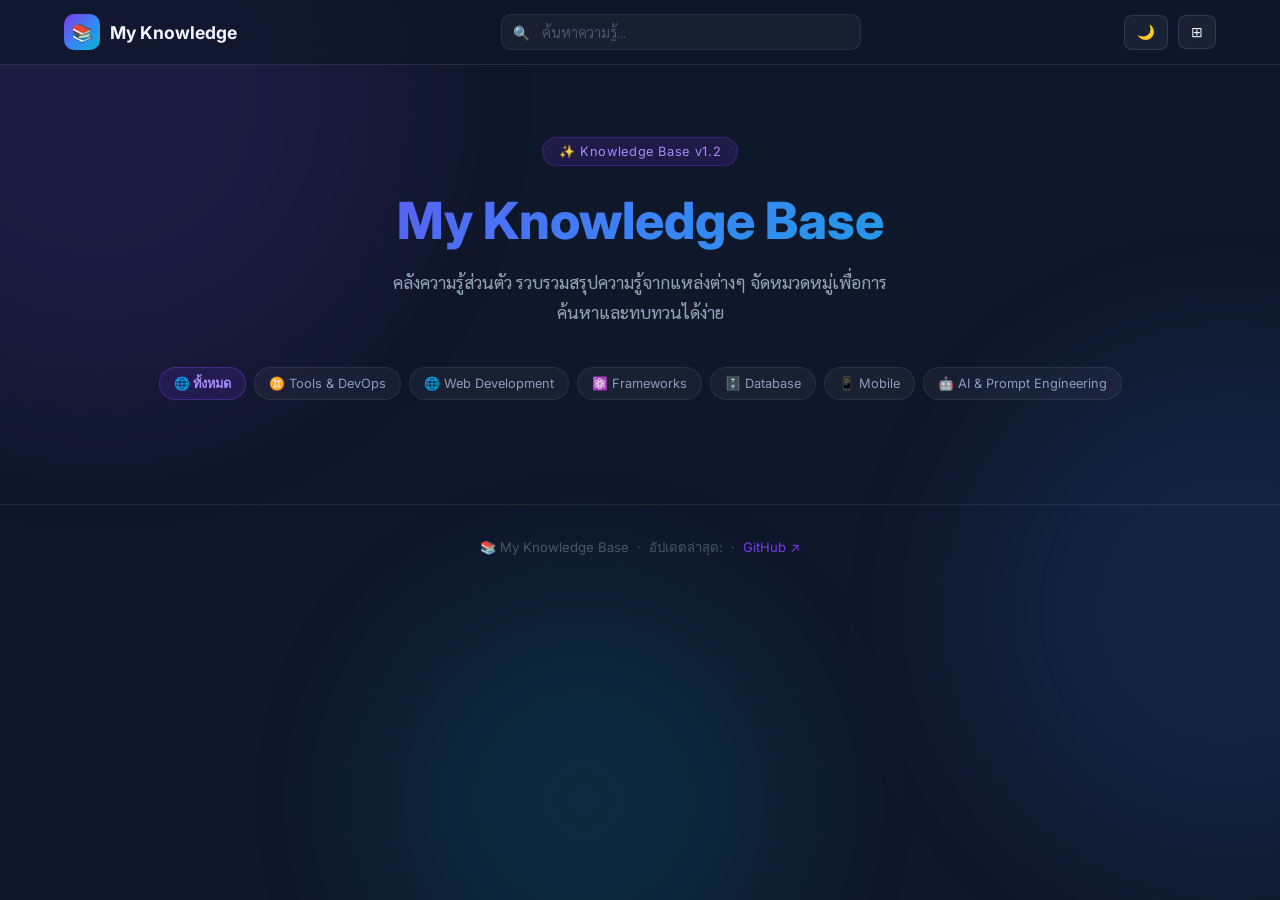
==== commit 5b84e373: "fix: ensure automatic content loading on initial page load" ====
--- a/index.html
+++ b/index.html
@@ -100,11 +100,11 @@
   <main class="container">
     <!-- HERO -->
     <section class="hero fade-in">
-      <div class="hero-badge">✨ Knowledge Base v1.1</div>
+      <div class="hero-badge">✨ Knowledge Base v1.2</div>
       <h1>My Knowledge Base</h1>
       <p class="hero-sub">คลังความรู้ส่วนตัว รวบรวมสรุปความรู้จากแหล่งต่างๆ จัดหมวดหมู่เพื่อการค้นหาและทบทวนได้ง่าย</p>
       <div class="hero-tags" id="category-filters">
-        <button class="hero-tag active" data-filter="all" onclick="filterCategory('all', this)">🌐 ทั้งหมด</button>
+        <button class="hero-tag active" data-filter="all" id="btn-filter-all">🌐 ทั้งหมด</button>
       </div>
     </section>
 
@@ -112,7 +112,7 @@
     <div class="stats-bar fade-in" id="stats-bar"></div>
 
     <!-- NO RESULTS -->
-    <div id="no-results">
+    <div id="no-results" style="display:none;">
       <div class="big-emoji">🔍</div>
       <h3>ไม่พบผลลัพธ์</h3>
       <p>ลองค้นหาด้วยคำอื่น หรือเลือกหมวดหมู่อื่น</p>
@@ -134,7 +134,7 @@
 <script src="data/knowledge_db.js"></script>
 <script>
 /* =====================================================
-   ⚙️ ENGINE — ระบบอัตโนมัติ
+   ⚙️ ENGINE — ระบบอัตโนมัติ 
    ===================================================== */
 
 let currentFilter = 'all';
@@ -142,18 +142,25 @@
 let currentLayout = localStorage.getItem('kb-layout') || 'grid';
 let currentTheme = localStorage.getItem('kb-theme') || 'dark';
 
-// 1. จัดเรียงข้อมูลตามวันที่ทันที (ใหม่ไปเก่า)
+// จัดเรียงข้อมูลตามวันที่ (ใหม่ไปเก่า)
 KNOWLEDGE.sort((a, b) => new Date(b.date) - new Date(a.date));
 
-// 2. ฟังก์ชันแสดงผลและโหลดเนื้อหาอัตโนมัติ
+// ฟังก์ชันเริ่มต้นแอป
 function initApp() {
+  // ตั้งค่า Theme และ Layout
   document.body.setAttribute('data-theme', currentTheme);
   if (currentLayout === 'list') document.body.classList.add('list-view');
+  
   updateIcons();
   buildFilters();
   buildStats();
+  
+  // สั่ง Render ทันที
   render();
   updateLastUpdated();
+  
+  // ตั้งค่า Event Listeners สำหรับปุ่มที่ไม่ได้ใส่ใน HTML โดยตรง
+  document.getElementById('btn-filter-all').onclick = function() { filterCategory('all', this); };
 }
 
 function updateIcons() {
@@ -231,7 +238,7 @@
   `;
 }
 
-// Render
+// Render Core
 function render() {
   const q = currentSearch.toLowerCase().trim();
   let filtered = KNOWLEDGE.filter(item => {
@@ -250,10 +257,10 @@
 
   if (filtered.length === 0) {
     sections.innerHTML = '';
-    noResults.style.display = 'block';
+    if (noResults) noResults.style.display = 'block';
     return;
   }
-  noResults.style.display = 'none';
+  if (noResults) noResults.style.display = 'none';
 
   sections.innerHTML = Object.entries(grouped).map(([catName, cat]) => `
     <section class="category-section">
@@ -275,19 +282,21 @@
 function buildFilters() {
   const cats = [...new Set(KNOWLEDGE.map(k => k.category))];
   const container = document.getElementById('category-filters');
+  if (!container) return;
+  
   const catObj = groupByCategory(KNOWLEDGE);
   
-  // Clear existing except "All"
-  const allBtn = container.querySelector('[data-filter="all"]');
+  // เก็บปุ่ม All ไว้
+  const allBtn = document.getElementById('btn-filter-all');
   container.innerHTML = '';
-  container.appendChild(allBtn);
+  if (allBtn) container.appendChild(allBtn);
 
   cats.forEach(cat => {
     const btn = document.createElement('button');
     btn.className = 'hero-tag';
     btn.dataset.filter = cat;
     btn.innerHTML = `${catObj[cat].emoji} ${cat}`;
-    btn.onclick = () => filterCategory(cat, btn);
+    btn.onclick = function() { filterCategory(cat, this); };
     container.appendChild(btn);
   });
 
@@ -333,7 +342,7 @@
   `;
 }
 
-// Filter by category
+// Filter Action
 function filterCategory(cat, el) {
   currentFilter = cat;
   document.querySelectorAll('.hero-tag').forEach(b => b.classList.remove('active'));
@@ -341,7 +350,7 @@
   render();
 }
 
-// Search handler
+// Search Action
 document.getElementById('search-input').addEventListener('input', function() {
   currentSearch = this.value;
   render();
@@ -354,8 +363,12 @@
   if (lastUpdatedEl) lastUpdatedEl.textContent = dates[0] ? formatDate(dates[0]) : '-';
 }
 
-// ** RUN IMMEDIATELY **
-initApp();
+// ** สั่งรันทันทีเมื่อโหลดไฟล์เสร็จ **
+document.addEventListener('DOMContentLoaded', initApp);
+// ป้องกันกรณี DOMContentLoaded รันไปแล้ว
+if (document.readyState === 'interactive' || document.readyState === 'complete') {
+  initApp();
+}
 
 </script>
 </body>
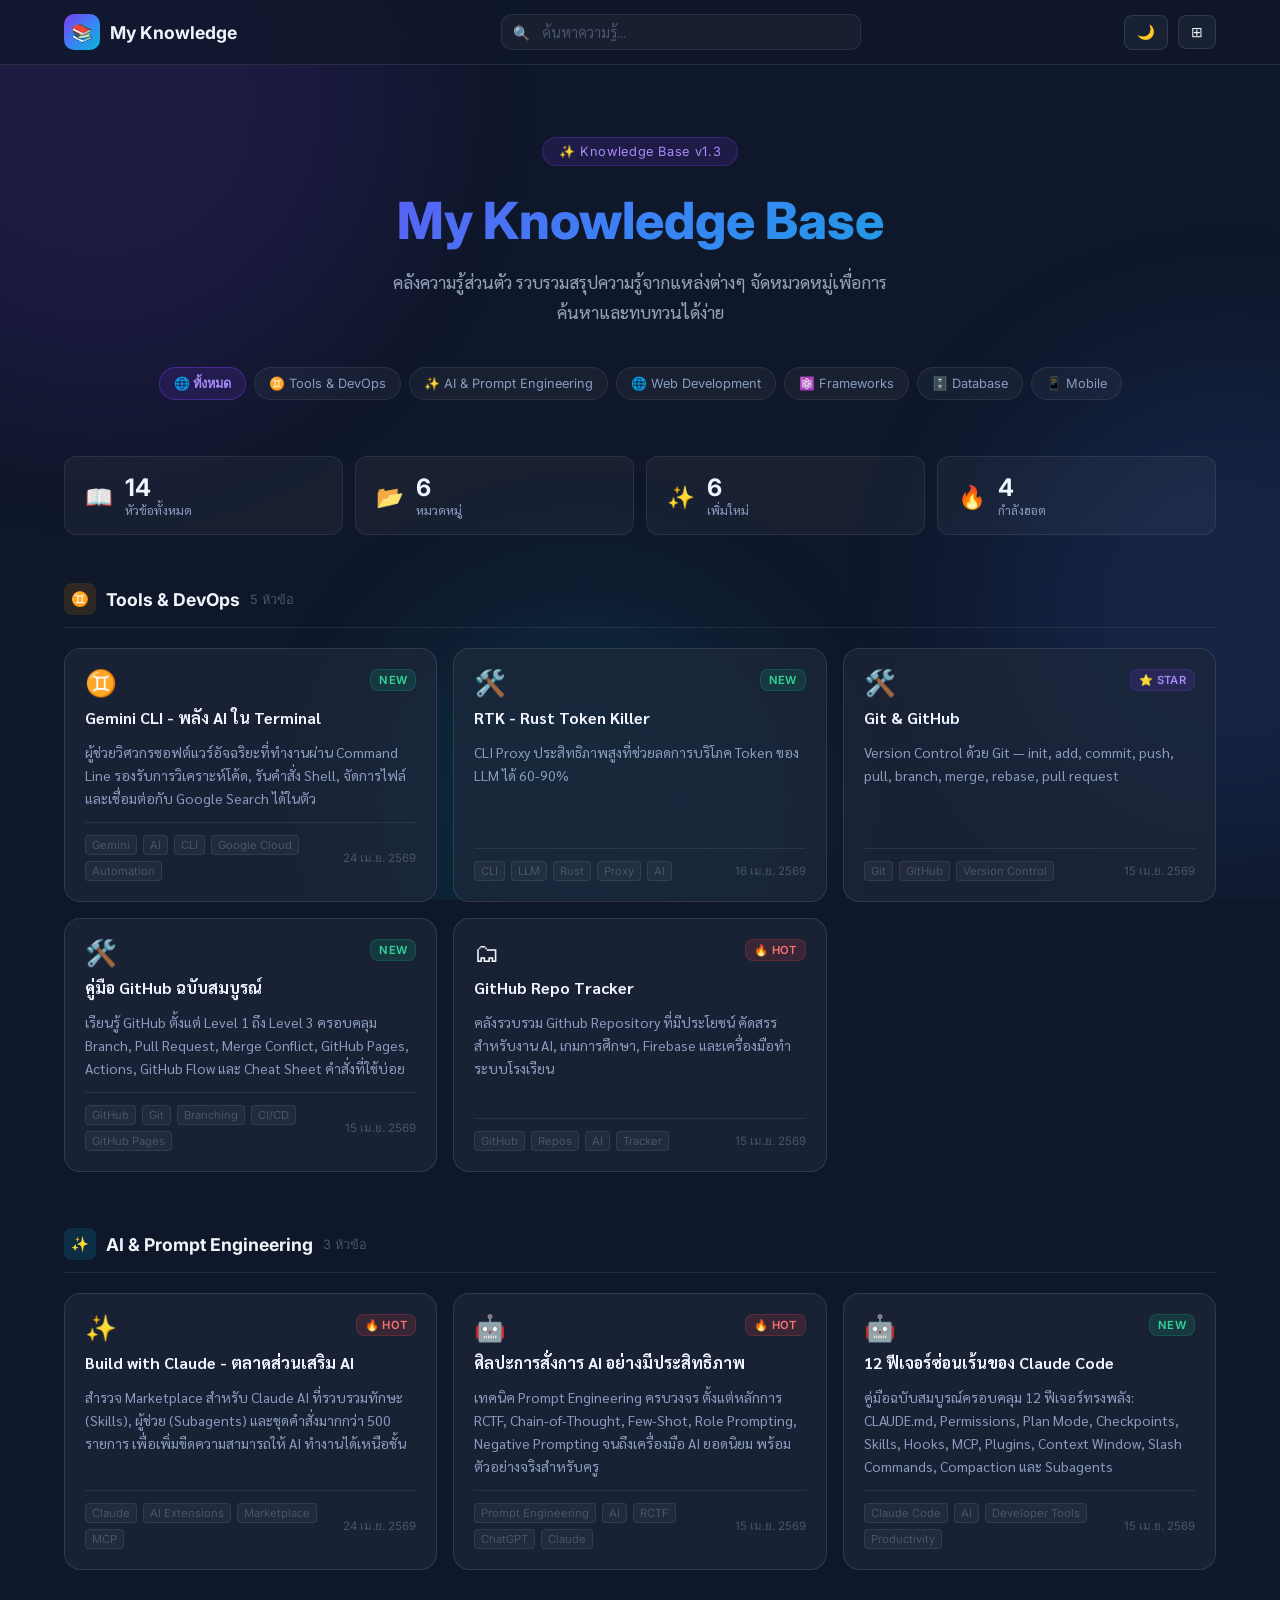
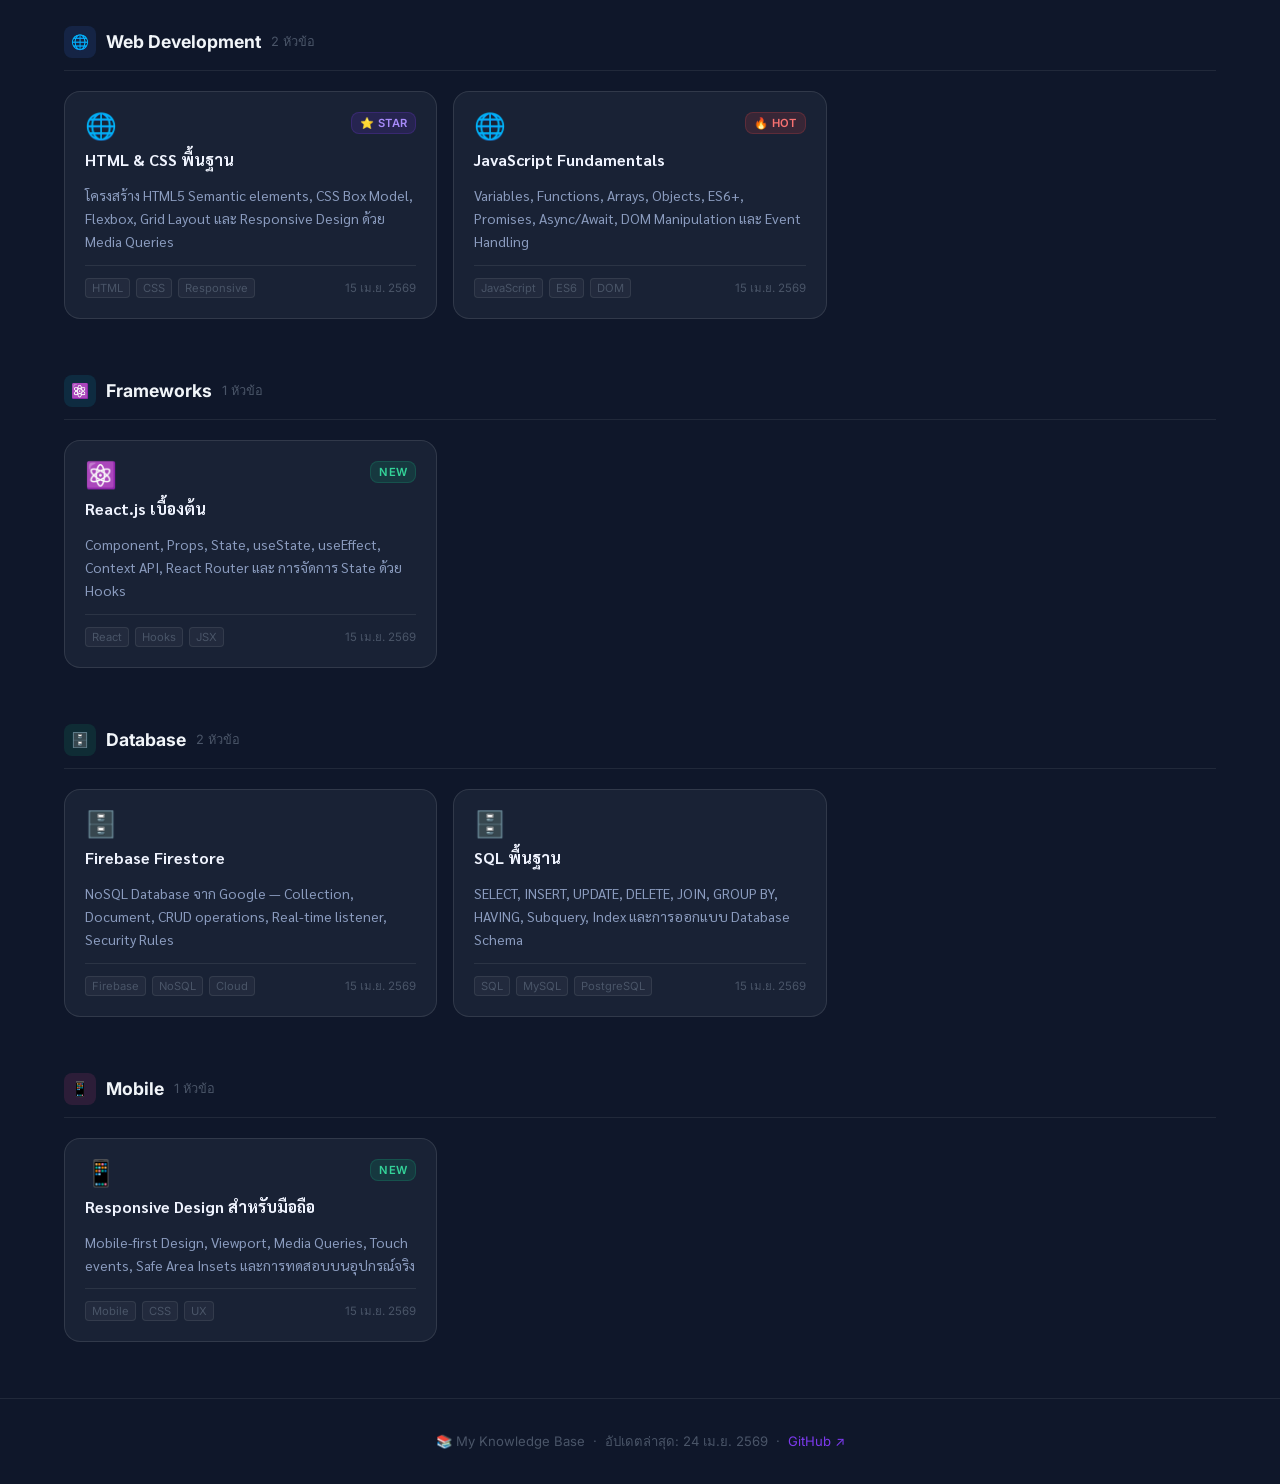
==== commit 1d9a4e56: "fix: implement fail-safe loading and error handling for index page" ====
--- a/index.html
+++ b/index.html
@@ -100,7 +100,7 @@
   <main class="container">
     <!-- HERO -->
     <section class="hero fade-in">
-      <div class="hero-badge">✨ Knowledge Base v1.2</div>
+      <div class="hero-badge">✨ Knowledge Base v1.3</div>
       <h1>My Knowledge Base</h1>
       <p class="hero-sub">คลังความรู้ส่วนตัว รวบรวมสรุปความรู้จากแหล่งต่างๆ จัดหมวดหมู่เพื่อการค้นหาและทบทวนได้ง่าย</p>
       <div class="hero-tags" id="category-filters">
@@ -134,112 +134,37 @@
 <script src="data/knowledge_db.js"></script>
 <script>
 /* =====================================================
-   ⚙️ ENGINE — ระบบอัตโนมัติ 
+   ⚙️ ENGINE — ระบบอัตโนมัติขั้นสูง
    ===================================================== */
 
 let currentFilter = 'all';
 let currentSearch = '';
-let currentLayout = localStorage.getItem('kb-layout') || 'grid';
-let currentTheme = localStorage.getItem('kb-theme') || 'dark';
-
-// จัดเรียงข้อมูลตามวันที่ (ใหม่ไปเก่า)
-KNOWLEDGE.sort((a, b) => new Date(b.date) - new Date(a.date));
-
-// ฟังก์ชันเริ่มต้นแอป
-function initApp() {
-  // ตั้งค่า Theme และ Layout
-  document.body.setAttribute('data-theme', currentTheme);
-  if (currentLayout === 'list') document.body.classList.add('list-view');
+let currentLayout = 'grid';
+let currentTheme = 'dark';
+
+// ป้องกันปัญหา localStorage
+try {
+  currentLayout = localStorage.getItem('kb-layout') || 'grid';
+  currentTheme = localStorage.getItem('kb-theme') || 'dark';
+} catch (e) { console.error("LocalStorage blocked", e); }
+
+// จัดเรียงข้อมูลทันที
+if (typeof KNOWLEDGE !== 'undefined') {
+  KNOWLEDGE.sort((a, b) => new Date(b.date) - new Date(a.date));
+}
+
+function updateIcons() {
+  try {
+    const themeIcon = document.getElementById('theme-icon');
+    const layoutIcon = document.getElementById('layout-icon');
+    if (themeIcon) themeIcon.textContent = currentTheme === 'dark' ? '🌙' : '☀️';
+    if (layoutIcon) layoutIcon.textContent = currentLayout === 'grid' ? '⊞' : '〓';
+  } catch (e) {}
+}
+
+function render() {
+  if (typeof KNOWLEDGE === 'undefined') return;
   
-  updateIcons();
-  buildFilters();
-  buildStats();
-  
-  // สั่ง Render ทันที
-  render();
-  updateLastUpdated();
-  
-  // ตั้งค่า Event Listeners สำหรับปุ่มที่ไม่ได้ใส่ใน HTML โดยตรง
-  document.getElementById('btn-filter-all').onclick = function() { filterCategory('all', this); };
-}
-
-function updateIcons() {
-  const themeIcon = document.getElementById('theme-icon');
-  const layoutIcon = document.getElementById('layout-icon');
-  if (themeIcon) themeIcon.textContent = currentTheme === 'dark' ? '🌙' : '☀️';
-  if (layoutIcon) layoutIcon.textContent = currentLayout === 'grid' ? '⊞' : '〓';
-}
-
-// Theme Toggle
-document.getElementById('theme-toggle').onclick = () => {
-  currentTheme = currentTheme === 'dark' ? 'light' : 'dark';
-  document.body.setAttribute('data-theme', currentTheme);
-  localStorage.setItem('kb-theme', currentTheme);
-  updateIcons();
-};
-
-// Layout Toggle
-document.getElementById('layout-toggle').onclick = () => {
-  currentLayout = currentLayout === 'grid' ? 'list' : 'grid';
-  document.body.classList.toggle('list-view');
-  localStorage.setItem('kb-layout', currentLayout);
-  updateIcons();
-};
-
-// Group by category
-function groupByCategory(items) {
-  return items.reduce((acc, item) => {
-    if (!acc[item.category]) acc[item.category] = { emoji: item.emoji, color: item.color, items: [] };
-    acc[item.category].items.push(item);
-    return acc;
-  }, {});
-}
-
-// Badge HTML
-function badgeHTML(badge) {
-  if (!badge) return '';
-  const map = { new: ['badge-new','NEW'], hot: ['badge-hot','🔥 HOT'], update: ['badge-update','UPDATE'], star: ['badge-star','⭐ STAR'] };
-  const [cls, label] = map[badge] || ['',''];
-  return `<span class="badge ${cls}">${label}</span>`;
-}
-
-// Highlight search
-function highlight(text, query) {
-  if (!query) return text;
-  const regex = new RegExp(`(${query.replace(/[.*+?^${}()|[\]\\]/g, '\\$&')})`, 'gi');
-  return text.replace(regex, '<mark class="highlight">$1</mark>');
-}
-
-// Format date
-function formatDate(dateStr) {
-  if (!dateStr) return '';
-  const d = new Date(dateStr);
-  return d.toLocaleDateString('th-TH', { year: 'numeric', month: 'short', day: 'numeric' });
-}
-
-// Card HTML
-function cardHTML(item) {
-  const q = currentSearch;
-  return `
-    <a class="card" href="${item.link}" ${item.link !== '#' ? 'target="_blank"' : 'onclick="return false"'} id="card-${item.id}">
-      <div class="card-header">
-        <div class="card-emoji">${item.emoji}</div>
-        <div class="card-badges">${badgeHTML(item.badge)}</div>
-      </div>
-      <div class="card-title">${highlight(item.title, q)}</div>
-      <div class="card-desc">${highlight(item.desc, q)}</div>
-      <div class="card-footer">
-        <div class="card-tags">
-          ${item.tags.map(t => `<span class="card-tag">${highlight(t, q)}</span>`).join('')}
-        </div>
-        <div class="card-date">${formatDate(item.date)}</div>
-      </div>
-    </a>
-  `;
-}
-
-// Render Core
-function render() {
   const q = currentSearch.toLowerCase().trim();
   let filtered = KNOWLEDGE.filter(item => {
     const matchCat = currentFilter === 'all' || item.category === currentFilter;
@@ -255,6 +180,8 @@
   const sections = document.getElementById('knowledge-sections');
   const noResults = document.getElementById('no-results');
 
+  if (!sections) return;
+
   if (filtered.length === 0) {
     sections.innerHTML = '';
     if (noResults) noResults.style.display = 'block';
@@ -278,38 +205,83 @@
   `).join('');
 }
 
-// Build category filters
+function groupByCategory(items) {
+  return items.reduce((acc, item) => {
+    if (!acc[item.category]) acc[item.category] = { emoji: item.emoji, color: item.color, items: [] };
+    acc[item.category].items.push(item);
+    return acc;
+  }, {});
+}
+
+function badgeHTML(badge) {
+  if (!badge) return '';
+  const map = { new: ['badge-new','NEW'], hot: ['badge-hot','🔥 HOT'], update: ['badge-update','UPDATE'], star: ['badge-star','⭐ STAR'] };
+  const [cls, label] = map[badge] || ['',''];
+  return `<span class="badge ${cls}">${label}</span>`;
+}
+
+function cardHTML(item) {
+  const q = currentSearch;
+  return `
+    <a class="card" href="${item.link}" ${item.link !== '#' ? 'target="_blank"' : 'onclick="return false"'} id="card-${item.id}">
+      <div class="card-header">
+        <div class="card-emoji">${item.emoji}</div>
+        <div class="card-badges">${badgeHTML(item.badge)}</div>
+      </div>
+      <div class="card-title">${highlight(item.title, q)}</div>
+      <div class="card-desc">${highlight(item.desc, q)}</div>
+      <div class="card-footer">
+        <div class="card-tags">
+          ${item.tags.map(t => `<span class="card-tag">${highlight(t, q)}</span>`).join('')}
+        </div>
+        <div class="card-date">${formatDate(item.date)}</div>
+      </div>
+    </a>
+  `;
+}
+
+function highlight(text, query) {
+  if (!query) return text;
+  const regex = new RegExp(`(${query.replace(/[.*+?^${}()|[\]\\]/g, '\\$&')})`, 'gi');
+  return text.replace(regex, '<mark class="highlight">$1</mark>');
+}
+
+function formatDate(dateStr) {
+  if (!dateStr) return '';
+  const d = new Date(dateStr);
+  return d.toLocaleDateString('th-TH', { year: 'numeric', month: 'short', day: 'numeric' });
+}
+
 function buildFilters() {
+  const container = document.getElementById('category-filters');
+  if (!container || typeof KNOWLEDGE === 'undefined') return;
+  
   const cats = [...new Set(KNOWLEDGE.map(k => k.category))];
-  const container = document.getElementById('category-filters');
-  if (!container) return;
+  const catObj = groupByCategory(KNOWLEDGE);
+  const allBtn = document.getElementById('btn-filter-all');
   
-  const catObj = groupByCategory(KNOWLEDGE);
-  
-  // เก็บปุ่ม All ไว้
-  const allBtn = document.getElementById('btn-filter-all');
   container.innerHTML = '';
   if (allBtn) container.appendChild(allBtn);
 
   cats.forEach(cat => {
     const btn = document.createElement('button');
     btn.className = 'hero-tag';
-    btn.dataset.filter = cat;
     btn.innerHTML = `${catObj[cat].emoji} ${cat}`;
     btn.onclick = function() { filterCategory(cat, this); };
     container.appendChild(btn);
   });
 
-  document.getElementById('total-count').textContent = KNOWLEDGE.length;
-  document.getElementById('cat-count').textContent = cats.length;
-}
-
-// Build stats bar
+  try {
+    document.getElementById('total-count').textContent = KNOWLEDGE.length;
+    document.getElementById('cat-count').textContent = cats.length;
+  } catch (e) {}
+}
+
 function buildStats() {
+  const bar = document.getElementById('stats-bar');
+  if (!bar || typeof KNOWLEDGE === 'undefined') return;
   const cats = groupByCategory(KNOWLEDGE);
   const totalNew = KNOWLEDGE.filter(k => k.badge === 'new').length;
-  const bar = document.getElementById('stats-bar');
-  if (!bar) return;
   bar.innerHTML = `
     <div class="stat-card">
       <div class="stat-icon">📖</div>
@@ -342,7 +314,6 @@
   `;
 }
 
-// Filter Action
 function filterCategory(cat, el) {
   currentFilter = cat;
   document.querySelectorAll('.hero-tag').forEach(b => b.classList.remove('active'));
@@ -350,26 +321,50 @@
   render();
 }
 
-// Search Action
-document.getElementById('search-input').addEventListener('input', function() {
+function updateLastUpdated() {
+  const lastUpdatedEl = document.getElementById('last-updated');
+  if (!lastUpdatedEl || typeof KNOWLEDGE === 'undefined') return;
+  const dates = KNOWLEDGE.map(k => k.date).filter(Boolean).sort().reverse();
+  lastUpdatedEl.textContent = dates[0] ? formatDate(dates[0]) : '-';
+}
+
+function init() {
+  try {
+    document.body.setAttribute('data-theme', currentTheme);
+    if (currentLayout === 'list') document.body.classList.add('list-view');
+    updateIcons();
+    buildFilters();
+    buildStats();
+    render();
+    updateLastUpdated();
+  } catch (e) { console.error("Init error", e); }
+}
+
+// ผูกเหตุการณ์ปุ่ม
+document.getElementById('theme-toggle').onclick = () => {
+  currentTheme = currentTheme === 'dark' ? 'light' : 'dark';
+  document.body.setAttribute('data-theme', currentTheme);
+  try { localStorage.setItem('kb-theme', currentTheme); } catch(e){}
+  updateIcons();
+};
+
+document.getElementById('layout-toggle').onclick = () => {
+  currentLayout = currentLayout === 'grid' ? 'list' : 'grid';
+  document.body.classList.toggle('list-view');
+  try { localStorage.setItem('kb-layout', currentLayout); } catch(e){}
+  updateIcons();
+};
+
+document.getElementById('btn-filter-all').onclick = function() { filterCategory('all', this); };
+document.getElementById('search-input').oninput = function() {
   currentSearch = this.value;
   render();
-});
-
-// Update last updated date
-function updateLastUpdated() {
-  const dates = KNOWLEDGE.map(k => k.date).filter(Boolean).sort().reverse();
-  const lastUpdatedEl = document.getElementById('last-updated');
-  if (lastUpdatedEl) lastUpdatedEl.textContent = dates[0] ? formatDate(dates[0]) : '-';
-}
-
-// ** สั่งรันทันทีเมื่อโหลดไฟล์เสร็จ **
-document.addEventListener('DOMContentLoaded', initApp);
-// ป้องกันกรณี DOMContentLoaded รันไปแล้ว
-if (document.readyState === 'interactive' || document.readyState === 'complete') {
-  initApp();
-}
-
+};
+
+// ** บังคับรันหลายระดับเพื่อความมั่นใจ **
+window.onload = init;
+document.addEventListener('DOMContentLoaded', init);
+setTimeout(init, 100); // ประกันสุดท้ายถ้าทุกอย่างช้า
 </script>
 </body>
 </html>
